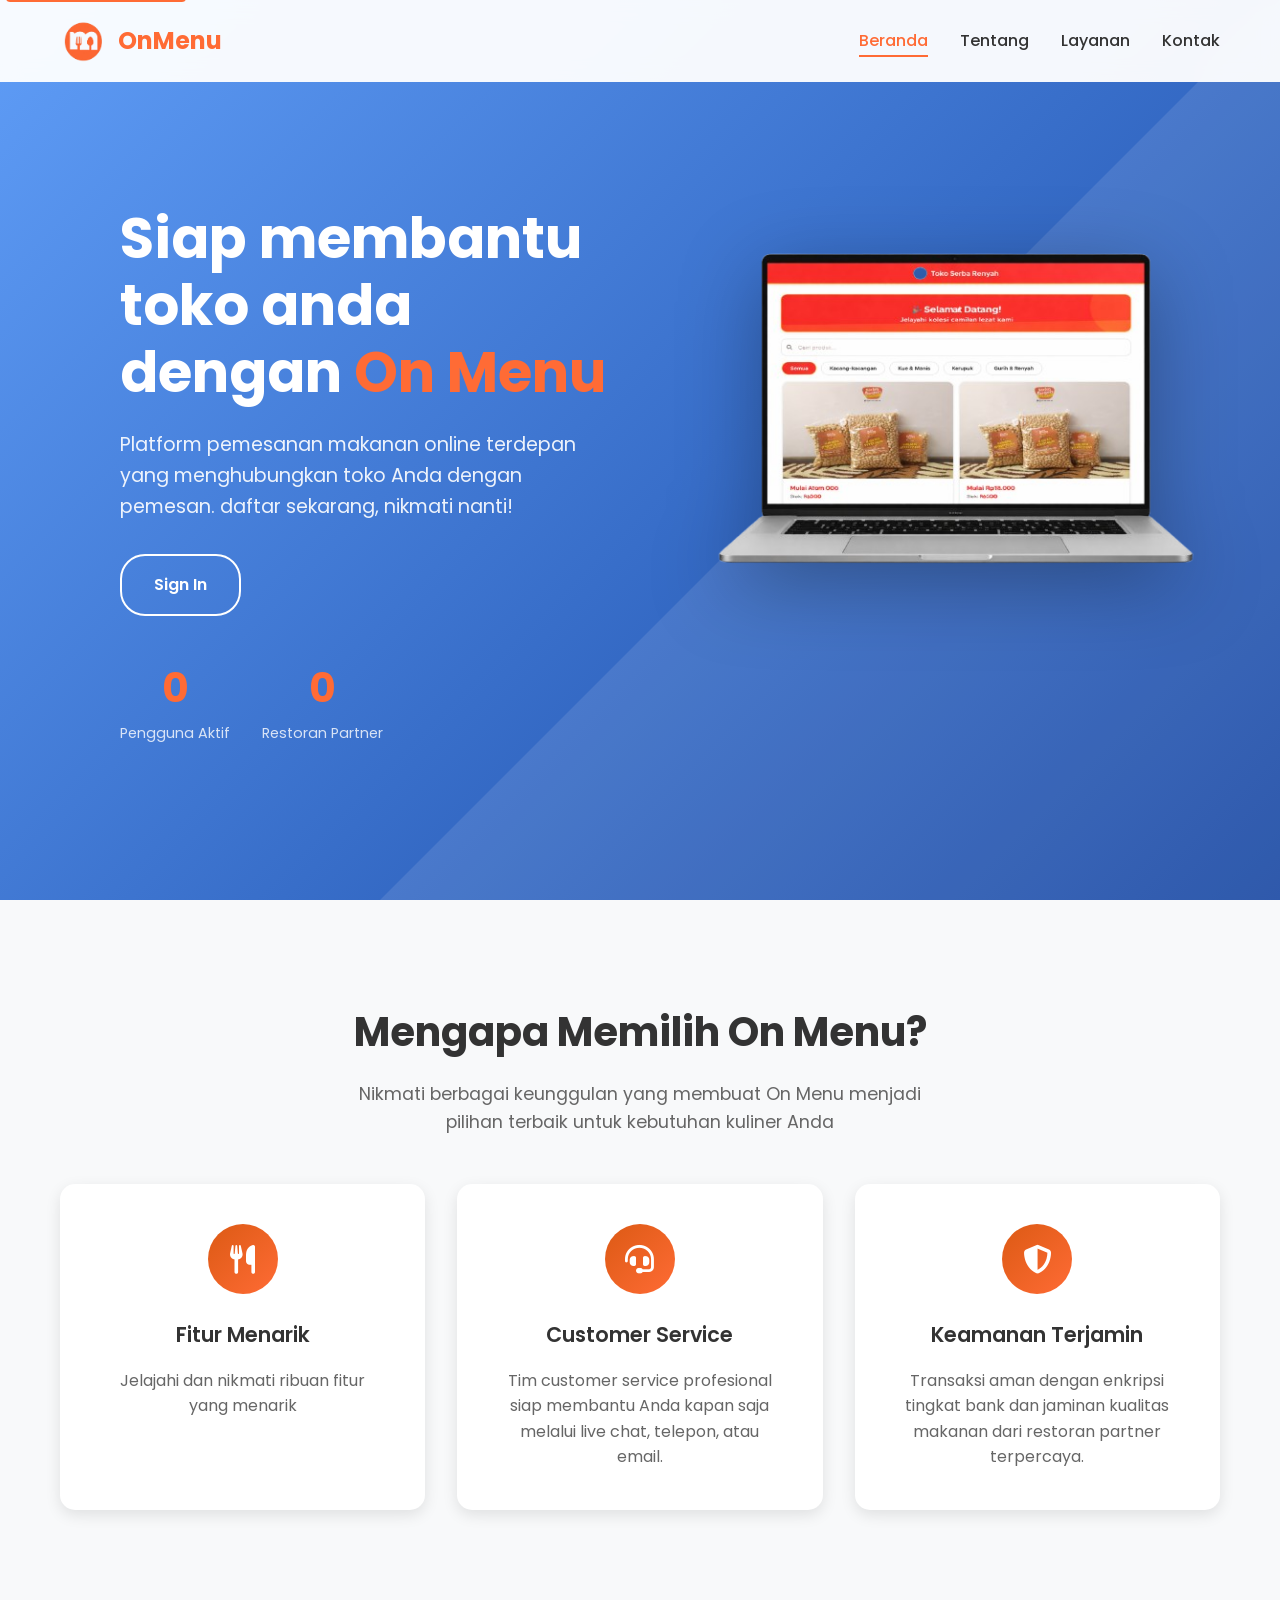
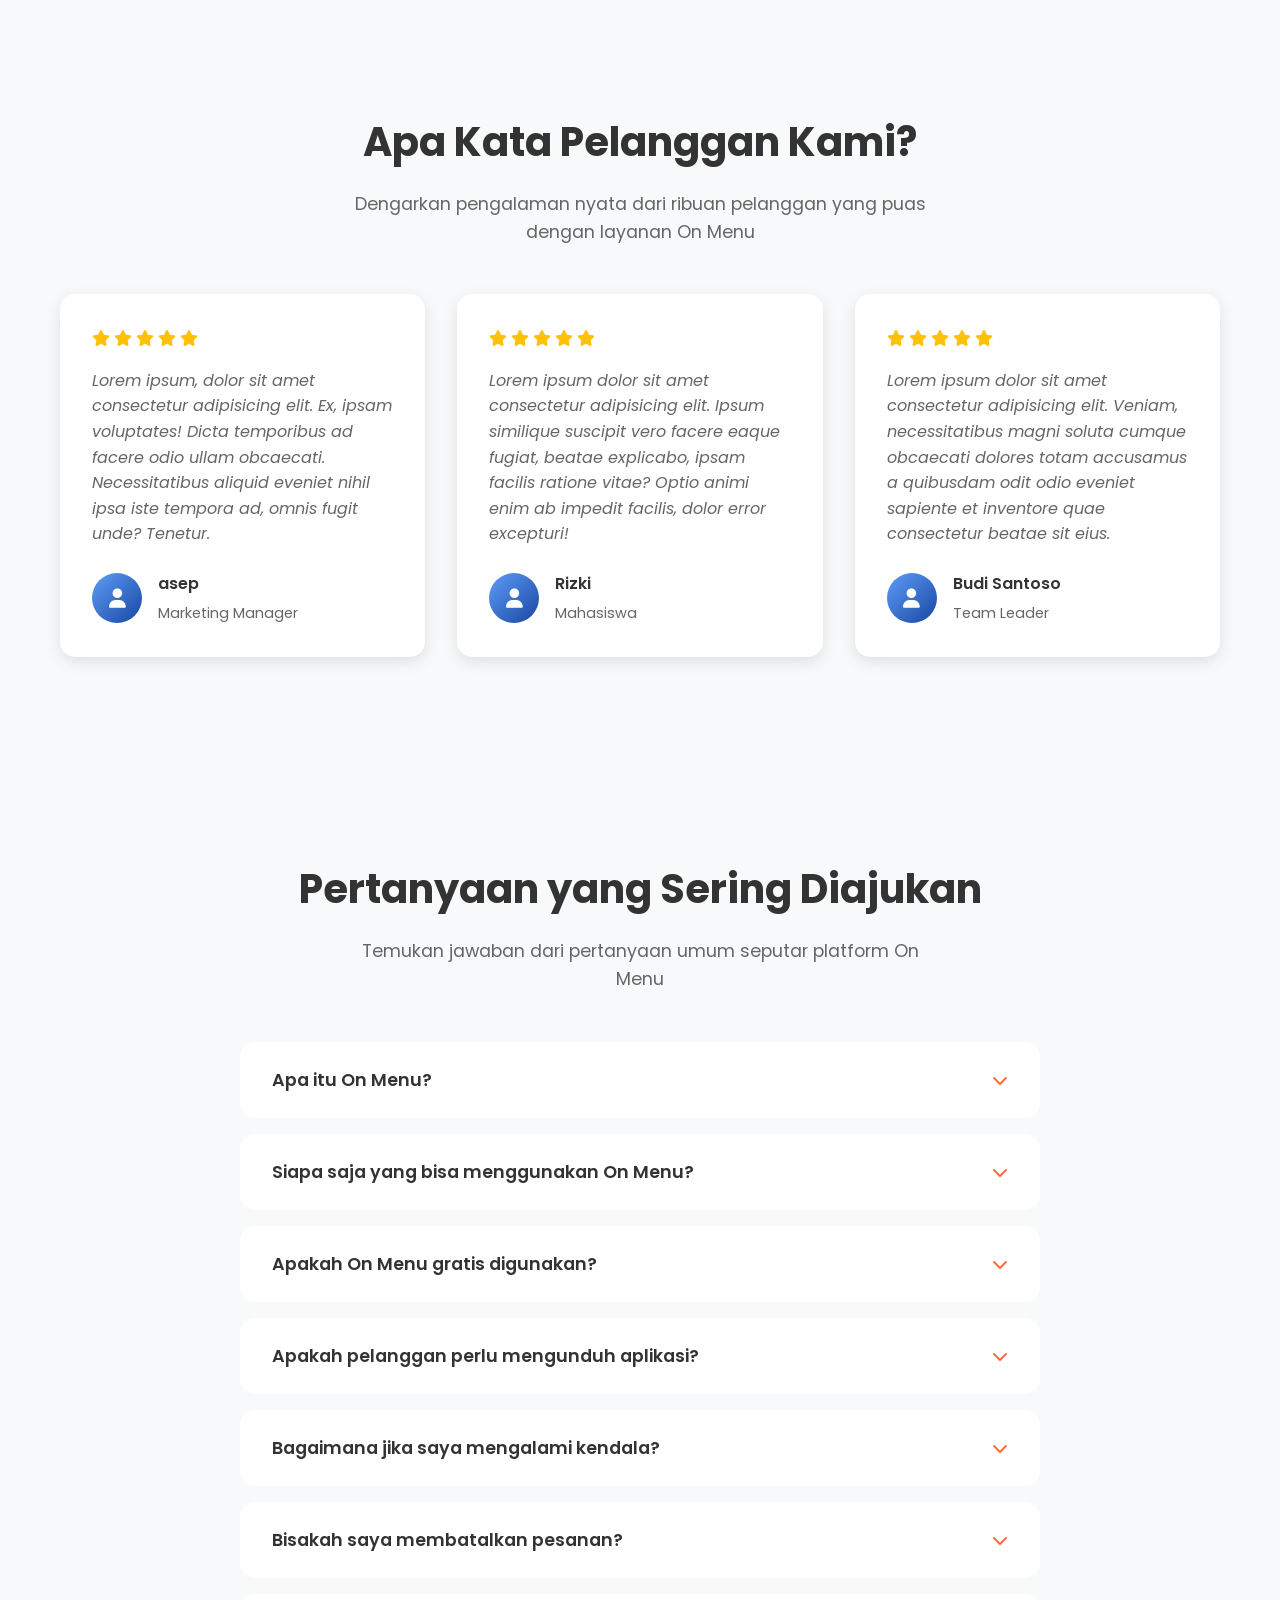
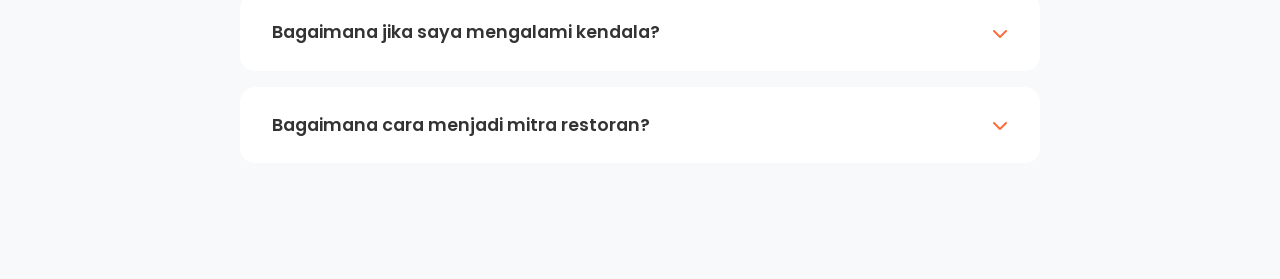
==== index.html @ c7373e32 "ujicoba" ====
<!DOCTYPE html>
<html lang="id">
<head>
    <meta charset="UTF-8">
    <meta name="viewport" content="width=device-width, initial-scale=1.0">
    <title>On Menu - Platform Pemesanan Makanan Online Terdepan</title>
    <link rel="stylesheet" href="CSS/styles.css">
    <link href="https://fonts.googleapis.com/css2?family=Poppins:wght@300;400;500;600;700&display=swap" rel="stylesheet">
        <link rel="stylesheet" href="https://cdnjs.cloudflare.com/ajax/libs/font-awesome/6.5.1/css/all.min.css">

</head>
<body>
    <!-- Navigation -->
    <nav class="navbar">
        <div class="nav-container">
            <div class="nav-logo">
                <img class="logo-img" src="Image/logo.jpg.png" alt="">
                <span>OnMenu</span>
            </div>
            <ul class="nav-menu">
                <li><a href="index.html" class="active">Beranda</a></li>
                <li><a href="about.html" >Tentang</a></li>
                <li><a href="services.html">Layanan</a></li>
                <li><a href="contact.html">Kontak</a></li>
            </ul>
            <div class="hamburger">
                <span></span>
                 <span></span>
                <span></span>
            </div>
        </div>
    </nav>

    <!-- Hero Section -->
   <section class="hero">
    <div class="hero-content">

        <!-- TEKS -->
        <div class="hero-text">
            <h1 class="hero-title">
                Siap membantu toko anda dengan <span class="highlight">On Menu</span>
            </h1>

            <p class="hero-subtitle">
                Platform pemesanan makanan online terdepan yang menghubungkan toko Anda dengan pemesan.
                daftar sekarang, nikmati nanti!
            </p>

            <div class="hero-buttons">
                <a href="../Sign Page/signup.html" class="btn btn-secondary">
                    
                    Sign In
                </a>
            </div>

            <div class="hero-stats">
                <div class="stat-item">
                    <span class="stat-number" data-target="0">0</span>
                    <span class="stat-label">Pengguna Aktif</span>
                </div>
                <div class="stat-item">
                    <span class="stat-number" data-target="0">0</span>
                    <span class="stat-label">Restoran Partner</span>
                </div>
            </div>
        </div>

        <!-- GAMBAR -->
        <div class="hero-image">
            <img src="Image/image-removebg-preview (1).png" alt="Preview Laptop">
        </div>

    </div>
</section>


    <!-- Features Section -->
    <section class="features">
        <div class="container">
            <h2 class="section-title">Mengapa Memilih On Menu?</h2>
            <p class="section-subtitle">Nikmati berbagai keunggulan yang membuat On Menu menjadi pilihan terbaik untuk kebutuhan kuliner Anda</p>
            
            <div class="features-grid">
                <div class="feature-card">
                    <div class="feature-icon">
                        <i class="fas fa-utensils"></i>
                    </div>
                    <h3>Fitur Menarik</h3>
                    <p>Jelajahi dan nikmati ribuan fitur yang menarik</p>
                </div>

                
                

                <div class="feature-card">
                    <div class="feature-icon">
                        <i class="fas fa-headset"></i>
                    </div>
                    <h3>Customer Service </h3>
                    <p>Tim customer service profesional siap membantu Anda kapan saja melalui live chat, telepon, atau email.</p>
                </div>

                

                <div class="feature-card">
                    <div class="feature-icon">
                        <i class="fas fa-shield-alt"></i>
                    </div>
                    <h3>Keamanan Terjamin</h3>
                    <p>Transaksi aman dengan enkripsi tingkat bank dan jaminan kualitas makanan dari restoran partner terpercaya.</p>
                </div>
            </div>
        </div>
    </section>

  
    

    <!-- Testimonials Section -->
    <section class="testimonials">
        <div class="container">
            <h2 class="section-title">Apa Kata Pelanggan Kami?</h2>
            <p class="section-subtitle">Dengarkan pengalaman nyata dari ribuan pelanggan yang puas dengan layanan On Menu</p>
            
            <div class="testimonials-grid">
                <div class="testimonial-card">
                    <div class="testimonial-content">
                        <div class="stars">
                            <i class="fas fa-star"></i>
                            <i class="fas fa-star"></i>
                            <i class="fas fa-star"></i>
                            <i class="fas fa-star"></i>
                            <i class="fas fa-star"></i>
                        </div>
                            <p>Lorem ipsum, dolor sit amet consectetur adipisicing elit. Ex, ipsam voluptates! Dicta temporibus ad facere odio ullam obcaecati. Necessitatibus aliquid eveniet nihil ipsa iste tempora ad, omnis fugit unde? Tenetur.</p>
                    </div>
                    <div class="testimonial-author">
                        <div class="author-avatar">
                            <i class="fas fa-user"></i>
                        </div>
                        <div class="author-info">
                            <h4>asep</h4>
                            <span>Marketing Manager</span>
                        </div>
                    </div>
                </div>

                <div class="testimonial-card">
                    <div class="testimonial-content">
                        <div class="stars">
                            <i class="fas fa-star"></i>
                            <i class="fas fa-star"></i>
                            <i class="fas fa-star"></i>
                            <i class="fas fa-star"></i>
                            <i class="fas fa-star"></i>
                        </div>
                       <p>Lorem ipsum dolor sit amet consectetur adipisicing elit. Ipsum similique suscipit vero facere eaque fugiat, beatae explicabo, ipsam facilis ratione vitae? Optio animi enim ab impedit facilis, dolor error excepturi!</p>
                    </div>
                    <div class="testimonial-author">
                        <div class="author-avatar">
                            <i class="fas fa-user"></i>
                        </div>
                        <div class="author-info">
                            <h4>Rizki</h4>
                            <span>Mahasiswa</span>
                        </div>
                    </div>
                </div>

                <div class="testimonial-card">
                    <div class="testimonial-content">
                        <div class="stars">
                            <i class="fas fa-star"></i>
                            <i class="fas fa-star"></i>
                            <i class="fas fa-star"></i>
                            <i class="fas fa-star"></i>
                            <i class="fas fa-star"></i>
                        </div>
                        <p>Lorem ipsum dolor sit amet consectetur adipisicing elit. Veniam, necessitatibus magni soluta cumque obcaecati dolores totam accusamus a quibusdam odit odio eveniet sapiente et inventore quae consectetur beatae sit eius.</p>
                    </div>
                    <div class="testimonial-author">
                        <div class="author-avatar">
                            <i class="fas fa-user"></i>
                        </div>
                        <div class="author-info">
                            <h4>Budi Santoso</h4>
                            <span>Team Leader</span>
                        </div>
                    </div>
                </div>
            </div>
        </div>
    </section>

    <section class="faq-section" id="faq">
    <div class="container">
        <h2 class="section-title">Pertanyaan yang Sering Diajukan</h2>
        <p class="section-subtitle">
            Temukan jawaban dari pertanyaan umum seputar platform On Menu
        </p>

        <div class="faq-container">
            <div class="faq-item">
    <div class="faq-question">
        <h3>Apa itu On Menu?</h3>
        <i class="fas fa-chevron-down"></i>
    </div>
    <div class="faq-answer">
        <p>
            On Menu adalah platform pemesanan makanan online yang membantu toko dan restoran
            mengelola menu, menerima pesanan, dan meningkatkan penjualan secara digital dengan mudah.
        </p>
    </div>
</div>

<div class="faq-item">
    <div class="faq-question">
        <h3>Siapa saja yang bisa menggunakan On Menu?</h3>
        <i class="fas fa-chevron-down"></i>
    </div>
    <div class="faq-answer">
        <p>
            On Menu dapat digunakan oleh UMKM kuliner, toko makanan, kafe, restoran,
            hingga bisnis makanan rumahan.
        </p>
    </div>
</div>

<div class="faq-item">
    <div class="faq-question">
        <h3>Apakah On Menu gratis digunakan?</h3>
        <i class="fas fa-chevron-down"></i>
    </div>
    <div class="faq-answer">
        <p>
            Ya,Tersedia trial untuk pengalaman pertama selama 1 minggu
        </p>
    </div>
</div>

<div class="faq-item">
    <div class="faq-question">
        <h3>Apakah pelanggan perlu mengunduh aplikasi?</h3>
        <i class="fas fa-chevron-down"></i>
    </div>
    <div class="faq-answer">
        <p>
            Tidak. Pelanggan dapat langsung memesan melalui browser tanpa perlu mengunduh aplikasi.
        </p>
    </div>
</div>

<div class="faq-item">
    <div class="faq-question">
        <h3>Bagaimana jika saya mengalami kendala?</h3>
        <i class="fas fa-chevron-down"></i>
    </div>
    <div class="faq-answer">
        <p>
            Anda dapat menghubungi tim On Menu melalui WhatsApp atau halaman kontak
            yang tersedia di website.
        </p>
    </div>
</div>
<div class="faq-item">
    <div class="faq-question">
        <h3>Bisakah saya membatalkan pesanan?</h3>
        <i class="fas fa-chevron-down"></i>
    </div>
    <div class="faq-answer">
        <p>
            Ya, Anda bisa membatalkan pesanan selama restoran belum mulai memproses makanan (biasanya dalam 2-5 menit setelah konfirmasi). Pembatalan dapat dilakukan melalui aplikasi dan dana akan dikembalikan sesuai metode pembayaran yang digunakan.
        </p>
    </div>
</div>
<div class="faq-item">
    <div class="faq-question">
        <h3>Bagaimana jika saya mengalami kendala?</h3>
        <i class="fas fa-chevron-down"></i>
    </div>
    <div class="faq-answer">
        <p>
           jika ada masalah dengan pesanan Anda, segera hubungi customer service kami melalui live chat di aplikasi, telepon, atau email. Tim kami akan segera membantu menyelesaikan masalah dan memberikan solusi terbaik, termasuk refund atau pengiriman ulang jika diperlukan.
        </p>
    </div>
</div>
<div class="faq-item">
    <div class="faq-question">
        <h3>Bagaimana cara menjadi mitra restoran?</h3>
        <i class="fas fa-chevron-down"></i>
    </div>
    <div class="faq-answer">
        <p>
           Untuk bergabung sebagai mitra restoran, Anda bisa mendaftar melalui website partner kami atau hubungi tim partnership di partner@onmenu.id. Tim kami akan membantu proses onboarding dan memberikan training lengkap untuk memaksimalkan penjualan online Anda.
        </p>
    </div>
</div>

        </div>
    </div>
</section>


    

    <!-- Footer
    <footer class="footer">
        <div class="container">
            <div class="footer-content">
                <div class="footer-section">
                    <div class="footer-logo">
                        <i class="fas fa-utensils"></i>
                        <span>On Menu</span>
                    </div>
                    <p>Platform pemesanan makanan online terdepan yang menghubungkan Anda dengan cita rasa terbaik di kota.</p>
                    <div class="social-links">
                        <a href="#"><i class="fab fa-facebook"></i></a>
                        <a href="#"><i class="fab fa-instagram"></i></a>
                        <a href="#"><i class="fab fa-twitter"></i></a>
                        <a href="#"><i class="fab fa-youtube"></i></a>
                    </div>
                </div>
                <div class="footer-section">
                    <h3>Perusahaan</h3>
                    <ul>
                        <li><a href="about-responsive.html">Tentang Kami</a></li>
                        <li><a href="#">Karir</a></li>
                        <li><a href="#">Press</a></li>
                        <li><a href="#">Blog</a></li>
                    </ul>
                </div>
                <div class="footer-section">
                    <h3>Layanan</h3>
                    <ul>
                        <li><a href="services-responsive.html">Untuk Pelanggan</a></li>
                        <li><a href="#">Untuk Restoran</a></li>
                        <li><a href="#">Untuk Driver</a></li>
                        <li><a href="#">API</a></li>
                    </ul>
                </div>
                <div class="footer-section">
                    <h3>Bantuan</h3>
                    <ul>
                        <li><a href="#">Pusat Bantuan</a></li>
                        <li><a href="contact-responsive.html">Kontak</a></li>
                        <li><a href="#">FAQ</a></li>
                        <li><a href="#">Kebijakan Privasi</a></li>
                    </ul>
                </div>
            </div>
            <div class="footer-bottom">
                <p>&copy; 2024 On Menu. Semua hak dilindungi.</p>
            </div>
        </div>
    </footer> -->

    <script src="JS/script.js"></script>
</body>
</html>
---- CSS/styles.css ----
/* ===== GLOBAL STYLES ===== */
* {
    margin: 0;
    padding: 0;
    box-sizing: border-box;
}

body {
    font-family: 'Poppins', sans-serif;
    line-height: 1.6;
    color: #333;
    overflow-x: hidden;
}

.container {
    max-width: 1200px;
    margin: 0 auto;
    padding: 0 20px;
}

/* ===== NAVIGATION ===== */
.navbar {
    position: fixed;
    top: 0;
    width: 100%;
    background: rgba(255, 255, 255, 0.95);
    backdrop-filter: blur(10px);
    z-index: 1000;
    padding: 1rem 0;
    transition: all 0.3s ease;
}

.nav-container {
    max-width: 1200px;
    margin: 0 auto;
    padding: 0 20px;
    display: flex;
    justify-content: space-between;
    align-items: center;
}

.nav-logo {
    display: flex;
    align-items: center;
    gap: 0.5rem;
    font-size: 1.5rem;
    font-weight: 700;
    color: #ff6b35;
}

.nav-logo i {
    font-size: 1.8rem;
}

.logo-img{
    width: 50px;
    height: 50px;
}

.nav-menu {
    display: flex;
    list-style: none;
    gap: 2rem;
}

.nav-menu a {
    text-decoration: none;
    color: #333;
    font-weight: 500;
    transition: color 0.3s ease;
    position: relative;
}

.nav-menu a:hover,
.nav-menu a.active {
    color: #ff6b35;
}

.nav-menu a.active::after {
    content: '';
    position: absolute;
    bottom: -5px;
    left: 0;
    width: 100%;
    height: 2px;
    background: #ff6b35;
}

.hamburger {
    display: none;
    flex-direction: column;
    cursor: pointer;
    z-index: 1001;
}

.hamburger span {
    width: 25px;
    height: 3px;
    background: #333;
    margin: 3px 0;
    transition: 0.3s;
}

.hamburger.active span:nth-child(1) {
    transform: rotate(-45deg) translate(-5px, 6px);
}

.hamburger.active span:nth-child(2) {
    opacity: 0;
}

.hamburger.active span:nth-child(3) {
    transform: rotate(45deg) translate(-5px, -6px);
}

/* ===== HERO SECTION ===== */
.hero {
    min-height: 100vh;
    background: linear-gradient(135deg, rgb(95, 157, 247) 0%, rgb(23, 70, 162) 100%);
    display: flex;  
    align-items: center;
    position: relative;
    overflow: hidden;
    padding: 100px;
   
}

.hero::before {
    content: '';
    position: absolute;
    top: 0;
    left: 0;
    right: 0;
    bottom: 0;
    background: url('data:image/svg+xml,<svg xmlns="http://www.w3.org/2000/svg" viewBox="0 0 1000 1000"><polygon fill="rgba(255,255,255,0.1)" points="0,1000 1000,0 1000,1000"/></svg>');
    background-size: cover;
}

.hero-content {
    max-width: 1200px;
    margin: 0 auto;
    padding: 0 20px;
    display: grid;
    grid-template-columns: 1fr 1fr;
    gap: 4rem;
    align-items: center;
    position: relative;
    z-index: 2;
}
.hero-image {
    display: flex;
    justify-content: flex-end;
    align-items: center;
}

.hero-image img {
    width: 120%;
    max-width: 700px;
    height: auto;
    filter: drop-shadow(0 20px 40px rgba(0,0,0,0.3));
    transform: translateX(90px) translateY(-45px); /* ➡️ kanan + ⬆️ atas */
}
.hero-images {
    display: flex;
    justify-content: flex-end;
    align-items: center;
}

.hero-images img {
    width: 120%;
    max-width: 700px;
    height: auto;
    filter: drop-shadow(0 20px 40px rgba(0,0,0,0.3));
    transform: translateX(90px) translateY(10px); /* ➡️ kanan + ⬆️ atas */
}
.hero-imagen {
    display: flex;
    justify-content: flex-end;
    align-items: center;
}

.hero-imagen img {
    width: 120%;
    max-width: 700px;
    height: auto;
    filter: drop-shadow(0 20px 40px rgba(0,0,0,0.3));
    transform: translateX(90px) translateY(30px); /* ➡️ kanan + ⬆️ atas */
}

.hero-title {
    font-size: 3.5rem;
    font-weight: 700;
    padding-top: 50px;
    color: white;
    line-height: 1.2;
    margin-bottom: 1.5rem; /* ⬅️ jarak ke subtitle */
}

.hero-subtitle {
    font-size: 1.2rem;
    color: rgba(255, 255, 255, 0.9);
    line-height: 1.6;
    margin-bottom: 2rem; /* ⬅️ jarak ke button */
}

.hero-buttons {
    display: flex;
    gap: 1rem;
    margin-bottom: 2.5rem; /* ⬅️ jarak ke statistik */
    flex-wrap: wrap;
}


.highlight {
    color: rgb(255, 115, 29);
}


.hero-stats {
    display: flex;
    gap: 2rem;
    margin-top: 2rem;
}

.stat-item {
    text-align: center;
}

.stat-number {
    display: block;
    font-size: 2.5rem;
    font-weight: 700;
    color: #ff6b35;
}

.stat-label {
    font-size: 0.9rem;
    color: rgba(255, 255, 255, 0.8);
}

.hero-image {
    position: relative;
    height: 400px;
}


.floating-card {
    position: absolute;
    background: white;
    padding: 1.5rem;
    border-radius: 15px;
    box-shadow: 0 10px 30px rgba(0, 0, 0, 0.2);
    display: flex;
    flex-direction: column;
    align-items: center;
    text-align: center;
    animation: float 3s ease-in-out infinite;
}

.floating-card i {
    font-size: 2rem;
    color: #ff6b35;
    margin-bottom: 0.5rem;
}

.floating-card span {
    font-weight: 600;
    color: #333;
}

.card-1 {
    top: 60px;
    left: 12%;
    animation-delay: 0s;
}

.card-2 {
    top: 50%;
    right: 700%;
    animation-delay: 1s;
}

.card-3 {
    bottom: 40%;
    left: 10%;
    animation-delay: 2s;
}

.card-4 {
    top: 10px;
    right: 1%;
    animation-delay: 1.5s;
}

@keyframes float {
    0%, 100% { transform: translateY(0px); }
    50% { transform: translateY(-20px); }
}

/* ===== FEATURES SECTION ===== */
.features {
    padding: 100px 0;
    background: #f8f9fa;
}

.features-grid {
    display: grid;
    grid-template-columns: repeat(auto-fit, minmax(300px, 1fr));
    gap: 2rem;
    margin-top: 3rem;
}

.feature-card {
    background: white;
    padding: 2.5rem;
    border-radius: 15px;
    text-align: center;
    box-shadow: 0 5px 15px rgba(0, 0, 0, 0.1);
    transition: transform 0.3s ease;
}

.feature-card:hover {
    transform: translateY(-10px);
}

.feature-icon {
    width: 70px;
    height: 70px;
    background: linear-gradient(135deg,  rgb(220, 90, 20), #ff6b35);
    border-radius: 50%;
    display: flex;
    align-items: center;
    justify-content: center;
    margin: 0 auto 1.5rem;
    color: white;
    font-size: 1.8rem;
}

.feature-card h3 {
    font-size: 1.3rem;
    font-weight: 600;
    color: #333;
    margin-bottom: 1rem;
}

.feature-card p {
    color: #666;
    line-height: 1.6;
}

/* ===== POPULAR CATEGORIES SECTION ===== */
.popular-categories {
    padding: 100px 0;
    background: white;
}

.categories-grid {
    display: grid;
    grid-template-columns: repeat(auto-fit, minmax(250px, 1fr));
    gap: 2rem;
    margin-top: 3rem;
}

.category-card {
    background: #f8f9fa;
    padding: 2rem;
    border-radius: 15px;
    text-align: center;
    transition: transform 0.3s ease;
}

.category-card:hover {
    transform: translateY(-10px);
}

.category-image {
    width: 80px;
    height: 80px;
    background: linear-gradient(135deg, rgb(220, 90, 20), #ff6b35);
    border-radius: 50%;
    display: flex;
    align-items: center;
    justify-content: center;
    margin: 0 auto 1.5rem;
    color: white;
    font-size: 2rem;
}

.category-card h3 {
    font-size: 1.3rem;
    font-weight: 600;
    color: #333;
    margin-bottom: 1rem;
}

.category-card p {
    color: #666;
    margin-bottom: 1rem;
}

.restaurant-count {
    color: #ff6b35;
    font-weight: 500;
    font-size: 0.9rem;
}

/* ===== TESTIMONIALS SECTION ===== */
.testimonials {
    padding: 100px 0;
    background: #f8f9fa;
}

.testimonials-grid {
    display: grid;
    grid-template-columns: repeat(auto-fit, minmax(300px, 1fr));
    gap: 2rem;
    margin-top: 3rem;
}

.testimonial-card {
    background: white;
    padding: 2rem;
    border-radius: 15px;
    box-shadow: 0 5px 15px rgba(0, 0, 0, 0.1);
}

.testimonial-content {
    margin-bottom: 1.5rem;
}

.stars {
    color: #ffc107;
    margin-bottom: 1rem;
}

.testimonial-content p {
    color: #666;
    line-height: 1.6;
    font-style: italic;
}

.testimonial-author {
    display: flex;
    align-items: center;
    gap: 1rem;
}

.author-avatar {
    width: 50px;
    height: 50px;
    background: linear-gradient(135deg, rgb(95, 157, 247), rgb(23, 70, 162));
    border-radius: 50%;
    display: flex;
    align-items: center;
    justify-content: center;
    color: white;
    font-size: 1.2rem;
}

.author-info h4 {
    font-weight: 600;
    color: #333;
    margin-bottom: 0.2rem;
}

.author-info span {
    color: #666;
    font-size: 0.9rem;
}

/* ===== DOWNLOAD APP SECTION ===== */
.download-app {
    padding: 100px 0;
    background: white;
}

.download-content {
    display: grid;
    grid-template-columns: 1fr 1fr;
    gap: 4rem;
    align-items: center;
}

.download-text h2 {
    font-size: 2.5rem;
    font-weight: 700;
    color: #333;
    margin-bottom: 1.5rem;
}

.download-text p {
    color: #666;
    line-height: 1.6;
    margin-bottom: 2rem;
}

.app-features {
    display: flex;
    flex-direction: column;
    gap: 1rem;
    margin-bottom: 2rem;
}

.app-feature {
    display: flex;
    align-items: center;
    gap: 1rem;
}

.app-feature i {
    color: #ff6b35;
    font-size: 1rem;
}

.download-buttons {
    display: flex;
    gap: 1rem;
    flex-wrap: wrap;
}

.download-btn {
    display: flex;
    align-items: center;
    gap: 1rem;
    background: #333;
    color: white;
    padding: 1rem 1.5rem;
    border-radius: 10px;
    text-decoration: none;
    transition: background 0.3s ease;
}

.download-btn:hover {
    background: #ff6b35;
}

.download-btn i {
    font-size: 1.5rem;
}

.download-btn div {
    display: flex;
    flex-direction: column;
    align-items: flex-start;
}

.download-btn span {
    font-size: 0.8rem;
}

.download-btn strong {
    font-size: 1rem;
}

.download-image {
    display: flex;
    justify-content: center;
    align-items: center;
}

.phone-mockup {
    width: 200px;
    height: 400px;
    background: #333;
    border-radius: 30px;
    padding: 20px;
    display: flex;
    align-items: center;
    justify-content: center;
}

.phone-screen {
    width: 100%;
    height: 100%;
    background: linear-gradient(135deg, rgb(220, 90, 20), #ff6b35);
    border-radius: 20px;
    display: flex;
    flex-direction: column;
    align-items: center;
    justify-content: center;
    color: white;
    text-align: center;
}

.phone-screen i {
    font-size: 3rem;
    margin-bottom: 1rem;
}

.phone-screen p {
    font-weight: 600;
}

/* ===== STORY SECTION ===== */
.story {
    padding: 100px 0;
    background: #f8f9fa;
}

.story-content {
    display: grid;
    grid-template-columns: 1fr 1fr;
    gap: 4rem;
    align-items: center;
}

.story-text h2 {
    font-size: 2.5rem;
    font-weight: 700;
    color: #333;
    margin-bottom: 1.5rem;
}

.story-text p {
    font-size: 1.1rem;
    color: #666;
    margin-bottom: 1.5rem;
    line-height: 1.8;
}

.story-features {
    display: flex;
    flex-direction: column;
    gap: 1rem;
    margin-top: 2rem;
}

.feature-item {
    display: flex;
    align-items: center;
    gap: 1rem;
}

.feature-item i {
    color: #ff6b35;
    font-size: 1.2rem;
}

.feature-item span {
    font-weight: 500;
    color: #333;
}

.story-image {
    display: flex;
    justify-content: center;
    align-items: center;
}

.image-placeholder {
    width: 300px;
    height: 300px;
    background: linear-gradient(135deg, #DC5A14, #ff6b35);
    border-radius: 20px;
    display: flex;
    flex-direction: column;
    justify-content: center;
    align-items: center;
    color: white;
    text-align: center;
}

.image-placeholder i {
    font-size: 4rem;
    margin-bottom: 1rem;
}

.image-placeholder p {
    font-size: 1.2rem;
    font-weight: 600;
}

/* ===== SECTION TITLES ===== */
.section-title {
    font-size: 2.5rem;
    font-weight: 700;
    text-align: center;
    color: #333;
    margin-bottom: 1rem;
}

.section-subtitle {
    font-size: 1.1rem;
    text-align: center;
    color: #666;
    margin-bottom: 3rem;
    max-width: 600px;
    margin-left: auto;
    margin-right: auto;
}

/* ===== VISION MISSION SECTION ===== */
.vision-mission {
    padding: 100px 0;
    background: white;
}

.vm-grid {
    display: grid;
    grid-template-columns: 1fr 1fr;
    gap: 3rem;
    margin-top: 3rem;
}

.vm-card {
    background: #f8f9fa;
    padding: 3rem;
    border-radius: 20px;
    text-align: center;
    position: relative;
    overflow: hidden;
}

.vm-card::before {
    content: '';
    position: absolute;
    top: 0;
    left: 0;
    right: 0;
    height: 4px;
}

.vision-card::before {
    background: linear-gradient(45deg, rgb(95, 157, 247), rgb(23, 70, 162));
}

.mission-card::before {
    background: linear-gradient(45deg, #DC5A14, #ff6b35);
}

.vm-icon {
    width: 80px;
    height: 80px;
    margin: 0 auto 2rem;
    border-radius: 50%;
    display: flex;
    align-items: center;
    justify-content: center;
    font-size: 2rem;
    color: white;
}

.vision-card .vm-icon {
    background: linear-gradient(135deg, rgb(95, 157, 247), rgb(23, 70, 162));
}

.mission-card .vm-icon {
    background: linear-gradient(135deg, #DC5A14, #ff6b35);
}

.vm-card h3 {
    font-size: 1.8rem;
    font-weight: 600;
    color: #333;
    margin-bottom: 1.5rem;
}

.vm-card p {
    color: #666;
    line-height: 1.8;
    font-size: 1.1rem;
}

.vm-card ul {
    list-style: none;
    text-align: left;
}

.vm-card li {
    color: #666;
    margin-bottom: 0.8rem;
    position: relative;
    padding-left: 1.5rem;
}

.vm-card li::before {
    content: '✓';
    position: absolute;
    left: 0;
    color: #ff6b35;
    font-weight: bold;
}

/* ===== VALUES SECTION ===== */
.values {
    padding: 100px 0;
    background: #f8f9fa;
}

.values-grid {
    display: grid;
    grid-template-columns: repeat(auto-fit, minmax(250px, 1fr));
    gap: 2rem;
    margin-top: 3rem;
}

.value-card {
    background: white;
    padding: 2.5rem;
    border-radius: 15px;
    text-align: center;
    box-shadow: 0 5px 15px rgba(0, 0, 0, 0.1);
    transition: transform 0.3s ease;
}

.value-card:hover {
    transform: translateY(-10px);
}

.value-icon {
    width: 70px;
    height: 70px;
    background: linear-gradient(135deg, #ff6b35, #f7931e);
    border-radius: 50%;
    display: flex;
    align-items: center;
    justify-content: center;
    margin: 0 auto 1.5rem;
    color: white;
    font-size: 1.8rem;
}

.value-card h3 {
    font-size: 1.3rem;
    font-weight: 600;
    color: #333;
    margin-bottom: 1rem;
}

.value-card p {
    color: #666;
    line-height: 1.6;
}

/* ===== TEAM SECTION ===== */
.team {
    padding: 100px 0;
    background: white;
}

.team-grid {
    display: grid;
    grid-template-columns: repeat(auto-fit, minmax(300px, 1fr));
    gap: 2rem;
    margin-top: 3rem;
}

.team-card {
    background: #f8f9fa;
    padding: 2.5rem;
    border-radius: 20px;
    text-align: center;
    transition: transform 0.3s ease;
}

.team-card:hover {
    transform: translateY(-10px);
}

.team-image {
    margin-bottom: 1.5rem;
}

.avatar {
    width: 100px;
    height: 100px;
    background: linear-gradient(135deg,  rgb(95, 157, 247), rgb(23, 70, 162));
    border-radius: 50%;
    display: flex;
    align-items: center;
    justify-content: center;
    margin: 0 auto;
    color: white;
    font-size: 2.5rem;
}

.team-card h3 {
    font-size: 1.3rem;
    font-weight: 600;
    color: #333;
    margin-bottom: 0.5rem;
}

.position {
    color: #ff6b35;
    font-weight: 500;
    margin-bottom: 1rem;
}

.description {
    color: #666;
    line-height: 1.6;
    margin-bottom: 1.5rem;
}

.social-links {
    display: flex;
    justify-content: center;
    gap: 1rem;
}

.social-links a {
    width: 40px;
    height: 40px;
    background: #333;
    color: white;
    border-radius: 50%;
    display: flex;
    align-items: center;
    justify-content: center;
    text-decoration: none;
    transition: background 0.3s ease;
}

.social-links a:hover {
    background: #ff6b35;
}

/* ===== CTA SECTION ===== */
.cta {
    padding: 100px 0;
    background: linear-gradient(135deg,  #DC5A14, #ff6b35);
    text-align: center;
}

.cta-content h2 {
    font-size: 2.5rem;
    font-weight: 700;
    color: white;
    margin-bottom: 1rem;
}

.cta-content p {
    font-size: 1.2rem;
    color: rgba(255, 255, 255, 0.9);
    margin-bottom: 2rem;
}

.cta-buttons {
    display: flex;
    gap: 1rem;
    justify-content: center;
    flex-wrap: wrap;
}

.btn {
    padding: 1rem 2rem;
    border-radius: 25px;
    text-decoration: none;
    font-weight: 600;
    transition: all 0.3s ease;
    display: inline-flex;
    align-items: center;
    gap: 0.5rem;
}

.btn-primary {
    background: white;
    color: #ff6b35;
}

.btn-primary:hover {
    background: #f0f0f0;
    transform: translateY(-2px);
}

.btn-secondary {
    background: transparent;
    color: white;
    border: 2px solid white;
}

.btn-secondary:hover {
    background: white;
    color: #ff6b35;
    transform: translateY(-2px);
}

/* ===== FOOTER ===== */
.footer {
    background: #333;
    color: white;
    padding: 30px 0 20px;
}

.footer-content {
    display: grid;
    grid-template-columns: 2fr 1fr 1fr 1fr;
    gap: 2rem;
    margin-bottom: 2rem;
}

.footer-logo {
    display: flex;
    align-items: center;
    gap: 0.5rem;
    font-size: 1.5rem;
    font-weight: 700;
    color: #ff6b35;
    margin-bottom: 1rem;
}

.footer-logo i {
    font-size: 1.8rem;
}

.footer-section p {
    color: #ccc;
    line-height: 1.6;
    margin-bottom: 1.5rem;
}

.footer-section h3 {
    font-size: 1.2rem;
    font-weight: 600;
    margin-bottom: 1rem;
    color: white;
}

.footer-section ul {
    list-style: none;
}

.footer-section ul li {
    margin-bottom: 0.5rem;
}

.footer-section ul li a {
    color: #ccc;
    text-decoration: none;
    transition: color 0.3s ease;
}

.footer-section ul li a:hover {
    color: #ff6b35;
}

.footer-section .social-links {
    display: flex;
    gap: 1rem;
    margin-top: 1rem;
}

.footer-bottom {
    border-top: 1px solid #555;
    padding-top: 1rem;
    text-align: center;
    color: #ccc;
}

/* ===== SERVICES PAGE STYLES ===== */

/* Services Hero Section */
.services-hero {
    min-height: 100vh;
    background: linear-gradient(135deg,  #DC5A14, #ff6b35 100%);
    display: flex;
    align-items: center;
    position: relative;
    overflow: hidden;
}

.services-hero::before {
    content: '';
    position: absolute;
    top: 0;
    left: 0;
    right: 0;
    bottom: 0;
    background: url('data:image/svg+xml,<svg xmlns="http://www.w3.org/2000/svg" viewBox="0 0 1000 1000"><polygon fill="rgba(255,255,255,0.1)" points="0,1000 1000,0 1000,1000"/></svg>');
    background-size: cover;
}

.services-hero .hero-content {
    max-width: 1200px;
    margin: 0 auto;
    padding: 0 20px;
    display: grid;
    grid-template-columns: 1fr 1fr;
    gap: 4rem;
    align-items: center;
    position: relative;
    z-index: 2;
}

.hero-features {
    display: flex;
    gap: 1rem;
    margin-top: 2rem;
    flex-wrap: wrap;
}

.feature-badge {
    display: flex;
    align-items: center;
    gap: 0.5rem;
    background: rgba(255, 255, 255, 0.2);
    padding: 0.8rem 1.2rem;
    border-radius: 25px;
    color: white;
    font-size: 0.9rem;
    font-weight: 500;
    backdrop-filter: blur(10px);
}

.feature-badge i {
    font-size: 1rem;
}

.service-card {
    background: white;
    padding: 2rem;
    border-radius: 15px;
    text-align: center;
    box-shadow: 0 10px 30px rgba(0, 0, 0, 0.2);
    position: absolute;
    animation: float 3s ease-in-out infinite;
}

.service-card.floating:nth-child(1) {
    top: 10%;
    left: 10%;
    animation-delay: 0s;
}

.service-card.floating:nth-child(2) {
    top: 40%;
    right: 5%;
    animation-delay: 1s;
}

.service-card.floating:nth-child(3) {
    bottom: 15%;
    left: 25%;
    animation-delay: 2s;
}

.service-card i {
    font-size: 2rem;
    color: #ff6b35;
    margin-bottom: 1rem;
}

.service-card h3 {
    font-size: 1.2rem;
    font-weight: 600;
    color: #333;
    margin-bottom: 0.5rem;
}

.service-card p {
    color: #666;
    font-size: 0.9rem;
}

/* Main Services Section */
.main-services {
    padding: 100px 0;
    background: #f8f9fa;
}

.services-grid {
    display: grid;
    grid-template-columns: repeat(auto-fit, minmax(350px, 1fr));
    gap: 2rem;
    margin-top: 3rem;
}

.service-item {
    background: white;
    padding: 3rem;
    border-radius: 20px;
    box-shadow: 0 10px 30px rgba(0, 0, 0, 0.1);
    transition: all 0.3s ease;
    position: relative;
    overflow: hidden;
}

.service-item::before {
    content: '';
    position: absolute;
    top: 0;
    left: 0;
    right: 0;
    height: 4px;
    background: linear-gradient(45deg,  #DC5A14, #ff6b35);
}

.service-item.featured {
    transform: scale(1.05);
    border: 2px solid #ff6b35;
}

.service-item:hover {
    transform: translateY(-10px);
    box-shadow: 0 20px 40px rgba(0, 0, 0, 0.15);
}

.featured-badge {
    position: absolute;
    top: 20px;
    right: 20px;
    background: linear-gradient(45deg,  #DC5A14, #ff6b35);
    color: white;
    padding: 0.5rem 1rem;
    border-radius: 15px;
    font-size: 0.8rem;
    font-weight: 600;
}

.service-item .service-icon {
    width: 80px;
    height: 80px;
    background: linear-gradient(135deg,  #DC5A14, #ff6b35);
    border-radius: 50%;
    display: flex;
    align-items: center;
    justify-content: center;
    margin-bottom: 2rem;
    color: white;
    font-size: 2rem;
}

.service-item h3 {
    font-size: 1.5rem;
    font-weight: 600;
    color: #333;
    margin-bottom: 1rem;
}

.service-item p {
    color: #666;
    line-height: 1.6;
    margin-bottom: 2rem;
}

.service-features {
    list-style: none;
    margin-bottom: 2rem;
}

.service-features li {
    display: flex;
    align-items: center;
    gap: 0.8rem;
    margin-bottom: 0.8rem;
    color: #666;
}

.service-features i {
    color: #ff6b35;
    font-size: 0.9rem;
}

.service-btn {
    display: inline-block;
    background: linear-gradient(45deg,  #DC5A14, #ff6b35);
    color: white;
    padding: 1rem 2rem;
    border-radius: 25px;
    text-decoration: none;
    font-weight: 600;
    transition: all 0.3s ease;
}

.service-btn:hover {
    transform: translateY(-2px);
    box-shadow: 0 5px 15px rgba(255, 107, 53, 0.3);
}

/* How It Works Section */
.how-it-works {
    padding: 100px 0;
    background: white;
}

.steps-container {
    display: grid;
    grid-template-columns: repeat(auto-fit, minmax(250px, 1fr));
    gap: 3rem;
    margin-top: 3rem;
}

.step-item {
    text-align: center;
    position: relative;
}

.step-number {
    width: 45px;
    height: 45px;
    background: linear-gradient(135deg,  rgb(95, 157, 247), rgb(23, 70, 162));
    color: white;
    border-radius: 50%;
    display: flex;
    align-items: center;
    justify-content: center;
    font-size: 1.5rem;
    font-weight: 700;
    margin: 0 auto 2rem;
    position: relative;
    z-index: 2;
}

.step-content .step-icon {
    width: 80px;
    height: 80px;
    background: #f8f9fa;
    border-radius: 50%;
    display: flex;
    align-items: center;
    justify-content: center;
    margin: 0 auto 1.5rem;
    color: #ff6b35;
    font-size: 2rem;
}

.step-content h3 {
    font-size: 1.3rem;
    font-weight: 600;
    color: #333;
    margin-bottom: 1rem;
}

.step-content p {
    color: #666;
    line-height: 1.6;
}

/* Features Section */
.features-section {
    padding: 100px 0;
    background: #f8f9fa;
}

/* Pricing Section */
.pricing-section {
    padding: 100px 0;
    background: white;
}

.pricing-grid {
    display: grid;
    grid-template-columns: repeat(auto-fit, minmax(300px, 1fr));
    gap: 2rem;
    margin-top: 3rem;
}

.pricing-card {
    background: white;
    border: 2px solid #e0e0e0;
    border-radius: 20px;
    padding: 2.5rem;
    text-align: center;
    position: relative;
    transition: all 0.3s ease;
}

.pricing-card.featured {
    border-color: #ff6b35;
    transform: scale(1.05);
}

.pricing-card:hover {
    transform: translateY(-10px);
    box-shadow: 0 20px 40px rgba(0, 0, 0, 0.1);
}

.popular-badge {
    position: absolute;
    top: -15px;
    left: 50%;
    transform: translateX(-50%);
    background: linear-gradient(45deg,  #DC5A14, #ff6b35);
    color: white;
    padding: 0.5rem 2rem;
    border-radius: 25px;
    font-size: 0.9rem;
    font-weight: 600;
}

.pricing-header {
    margin-bottom: 2rem;
}

.pricing-header h3 {
    font-size: 1.5rem;
    font-weight: 600;
    color: #333;
    margin-bottom: 1rem;
}

.price {
    display: flex;
    align-items: baseline;
    justify-content: center;
    gap: 0.2rem;
}

.currency {
    font-size: 1.2rem;
    color: #666;
}

.amount {
    font-size: 3rem;
    font-weight: 700;
    color: #ff6b35;
}

.period {
    font-size: 1rem;
    color: #666;
}

.pricing-features {
    list-style: none;
    margin-bottom: 2rem;
    text-align: left;
}

.pricing-features li {
    display: flex;
    align-items: center;
    gap: 0.8rem;
    margin-bottom: 1rem;
    color: #666;
}

.pricing-features i.fa-check {
    color: #28a745;
}

.pricing-features i.fa-times {
    color: #dc3545;
}

.pricing-btn {
    display: inline-block;
    background: linear-gradient(45deg,  #DC5A14, #ff6b35);
    color: white;
    padding: 1rem 2rem;
    border-radius: 25px;
    text-decoration: none;
    font-weight: 600;
    transition: all 0.3s ease;
    width: 100%;
}

.pricing-btn:hover {
    transform: translateY(-2px);
    box-shadow: 0 5px 15px rgba(255, 107, 53, 0.3);
}

/* ===== CONTACT PAGE STYLES ===== */

/* Contact Hero Section */
.contact-hero {
    min-height: 100vh;
    background: linear-gradient(135deg,  rgb(95, 157, 247), rgb(23, 70, 162) 100%);
    display: flex;
    align-items: center;
    position: relative;
    overflow: hidden;
}

.contact-hero::before {
    content: '';
    position: absolute;
    top: 0;
    left: 0;
    right: 0;
    bottom: 0;
    background: url('data:image/svg+xml,<svg xmlns="http://www.w3.org/2000/svg" viewBox="0 0 1000 1000"><polygon fill="rgba(255,255,255,0.1)" points="0,1000 1000,0 1000,1000"/></svg>');
    background-size: cover;
}

.contact-stats {
    display: flex;
    gap: 2rem;
    margin-top: 2rem;
    flex-wrap: wrap;
}

.contact-stats .stat-item {
    display: flex;
    align-items: center;
    gap: 1rem;
    background: rgba(255, 255, 255, 0.1);
    padding: 1rem 1.5rem;
    border-radius: 15px;
    backdrop-filter: blur(10px);
}

.contact-stats .stat-item i {
    font-size: 1.5rem;
    color: #ff6b35;
}

.contact-stats .stat-title {
    display: block;
    font-size: 0.9rem;
    color: rgba(255, 255, 255, 0.8);
}

.contact-stats .stat-value {
    display: block;
    font-size: 1.2rem;
    font-weight: 600;
    color: white;
}

.contact-card {
    background: white;
    padding: 2rem;
    border-radius: 15px;
    text-align: center;
    box-shadow: 0 10px 30px rgba(0, 0, 0, 0.2);
    position: absolute;
    animation: float 3s ease-in-out infinite;
}

.contact-card:nth-child(1) {
    top: 5%;
    left: 10%;
    animation-delay: 0s;
}

.contact-card:nth-child(2) {
    top: 40%;
    right: 5%;
    animation-delay: 1s;
}

.contact-card:nth-child(3) {
    bottom: 25%;
    left: 25%;
    animation-delay: 2s;
}

.contact-card i {
    font-size: 2rem;
    color: #ff6b35;
    margin-bottom: 1rem;
}

.contact-card h3 {
    font-size: 1.2rem;
    font-weight: 600;
    color: #333;
    margin-bottom: 0.5rem;
}

.contact-card p {
    color: #666;
    font-size: 0.9rem;
}

/* Contact Form Section */
.contact-form-section {
    padding: 100px 0;
    background: #f8f9fa;
}

.contact-content {
    display: grid;
    grid-template-columns: 1fr 1fr;
    gap: 4rem;
    align-items: flex-start;
}

.contact-info h2 {
    font-size: 2.5rem;
    font-weight: 700;
    color: #333;
    margin-bottom: 1.5rem;
}

.contact-info p {
    color: #666;
    line-height: 1.6;
    margin-bottom: 2rem;
}

.contact-methods {
    display: flex;
    flex-direction: column;
    gap: 2rem;
}

.contact-method {
    display: flex;
    gap: 1.5rem;
    align-items: flex-start;
}

.method-icon {
    width: 50px;
    height: 50px;
    background: linear-gradient(135deg,  #DC5A14, #ff6b35);
    border-radius: 50%;
    display: flex;
    align-items: center;
    justify-content: center;
    color: white;
    font-size: 1.2rem;
    flex-shrink: 0;
}

.method-info h4 {
    font-size: 1.2rem;
    font-weight: 600;
    color: #333;
    margin-bottom: 0.5rem;
}

.method-info p {
    color: #666;
    line-height: 1.6;
}

.contact-form {
    background: white;
    padding: 3rem;
    border-radius: 20px;
    box-shadow: 0 10px 30px rgba(0, 0, 0, 0.1);
}

.form {
    display: flex;
    flex-direction: column;
    gap: 1.5rem;
}

.form-row {
    display: grid;
    grid-template-columns: 1fr 1fr;
    gap: 1rem;
}

.form-group {
    display: flex;
    flex-direction: column;
}

.form-group label {
    font-weight: 500;
    color: #333;
    margin-bottom: 0.5rem;
}

.form-group input,
.form-group select,
.form-group textarea {
    padding: 1rem;
    border: 2px solid #e0e0e0;
    border-radius: 10px;
    font-family: 'Poppins', sans-serif;
    font-size: 1rem;
    transition: border-color 0.3s ease;
}

.form-group input:focus,
.form-group select:focus,
.form-group textarea:focus {
    outline: none;
    border-color: #ff6b35;
}

.checkbox-group {
    flex-direction: row;
    align-items: center;
    gap: 1rem;
}

.checkbox-label {
    display: flex;
    align-items: center;
    gap: 0.8rem;
    cursor: pointer;
    font-size: 0.9rem;
    color: #666;
}

.checkbox-label input[type="checkbox"] {
    width: auto;
    margin: 0;
}

.checkmark {
    width: 20px;
    height: 20px;
    border: 2px solid #e0e0e0;
    border-radius: 4px;
    position: relative;
}

.checkbox-label input[type="checkbox"]:checked + .checkmark {
    background: #ff6b35;
    border-color: #ff6b35;
}

.checkbox-label input[type="checkbox"]:checked + .checkmark::after {
    content: '✓';
    position: absolute;
    top: 50%;
    left: 50%;
    transform: translate(-50%, -50%);
    color: white;
    font-size: 0.8rem;
    font-weight: bold;
}

.submit-btn {
    background: linear-gradient(45deg,  #DC5A14, #ff6b35);
    color: white;
    padding: 1rem 2rem;
    border: none;
    border-radius: 25px;
    font-size: 1rem;
    font-weight: 600;
    cursor: pointer;
    transition: all 0.3s ease;
    display: flex;
    align-items: center;
    justify-content: center;
    gap: 0.5rem;
}

.submit-btn:hover {
    transform: translateY(-2px);
    box-shadow: 0 5px 15px rgba(255, 107, 53, 0.3);
}

.submit-btn:disabled {
    opacity: 0.7;
    cursor: not-allowed;
}

/* FAQ Section */
.faq-section {
    padding: 100px 0;
    background: white;
}

.faq-container {
    max-width: 800px;
    margin: 0 auto;
}

.faq-item {
    background: #f8f9fa;
    border-radius: 15px;
    margin-bottom: 1rem;
    overflow: hidden;
    transition: all 0.3s ease;
}

.faq-item.active {
    background: white;
    box-shadow: 0 5px 15px rgba(0, 0, 0, 0.1);
}

.faq-question {
    padding: 1.5rem 2rem;
    cursor: pointer;
    display: flex;
    justify-content: space-between;
    align-items: center;
    transition: all 0.3s ease;
}

.faq-question:hover {
    background: rgba(255, 107, 53, 0.1);
}

.faq-question h3 {
    font-size: 1.1rem;
    font-weight: 600;
    color: #333;
    margin: 0;
}

.faq-question i {
    color: #ff6b35;
    transition: transform 0.3s ease;
}

.faq-item.active .faq-question i {
    transform: rotate(180deg);
}

.faq-answer {
    max-height: 0;
    overflow: hidden;
    transition: max-height 0.3s ease;
}

.faq-item.active .faq-answer {
    max-height: 200px;
}

.faq-answer p {
    padding: 0 2rem 1.5rem;
    color: #666;
    line-height: 1.6;
    margin: 0;
}

/* Map Section */
.map-section {
    padding: 100px 0;
    background: #f8f9fa;
}

.map-container {
    display: grid;
    grid-template-columns: 1fr 1fr;
    gap: 4rem;
    align-items: center;
}

.map-placeholder {
    background: #e0e0e0;
    height: 400px;
    border-radius: 20px;
    display: flex;
    flex-direction: column;
    justify-content: center;
    align-items: center;
    text-align: center;
    color: #666;
}

.map-placeholder i {
    font-size: 4rem;
    margin-bottom: 1rem;
    color: #ff6b35;
}

.map-placeholder h3 {
    font-size: 1.5rem;
    font-weight: 600;
    margin-bottom: 0.5rem;
}

.map-btn {
    display: inline-flex;
    align-items: center;
    gap: 0.5rem;
    background: #ff6b35;
    color: white;
    padding: 1rem 2rem;
    border-radius: 25px;
    text-decoration: none;
    font-weight: 600;
    margin-top: 1rem;
    transition: all 0.3s ease;
}

.map-btn:hover {
    background: #e55a2b;
    transform: translateY(-2px);
}

.location-info h3 {
    font-size: 2rem;
    font-weight: 700;
    color: #333;
    margin-bottom: 1.5rem;
}

.location-info p {
    color: #666;
    line-height: 1.6;
    margin-bottom: 2rem;
}

.location-details {
    display: flex;
    flex-direction: column;
    gap: 1rem;
    margin-bottom: 2rem;
}

.detail-item {
    display: flex;
    align-items: center;
    gap: 1rem;
}

.detail-item i {
    color: #ff6b35;
    font-size: 1.2rem;
    width: 20px;
}

.appointment-btn {
    display: inline-flex;
    align-items: center;
    gap: 0.5rem;
    background: linear-gradient(45deg,  #DC5A14, #ff6b35);
    color: white;
    padding: 1rem 2rem;
    border-radius: 25px;
    text-decoration: none;
    font-weight: 600;
    transition: all 0.3s ease;
}

.appointment-btn:hover {
    transform: translateY(-2px);
    box-shadow: 0 5px 15px rgba(255, 107, 53, 0.3);
}

/* ===== UTILITY CLASSES ===== */
.scroll-to-top {
    position: fixed;
    bottom: 30px;
    right: 30px;
    width: 50px;
    height: 50px;
    background: linear-gradient(45deg,  #DC5A14, #ff6b35);
    color: white;
    border: none;
    border-radius: 50%;
    cursor: pointer;
    font-size: 1.2rem;
    opacity: 0;
    visibility: hidden;
    transition: all 0.3s ease;
    z-index: 1000;
}

.scroll-to-top.show {
    opacity: 1;
    visibility: visible;
}

.scroll-to-top:hover {
    transform: translateY(-3px);
    box-shadow: 0 5px 15px rgba(255, 107, 53, 0.3);
}

.progress-bar {
    position: fixed;
    top: 0;
    left: 0;
    width: 0%;
    height: 3px;
    background: linear-gradient(45deg,  #DC5A14, #ff6b35);
    z-index: 1001;
    transition: width 0.3s ease;
}

/* ===== RESPONSIVE DESIGN ===== */

/* Tablet Styles */
@media (max-width: 1024px) {
    .container {
        padding: 0 15px;
    }
    
    .hero-content,
    .services-hero .hero-content,
    .story-content,
    .download-content,
    .contact-content,
    .map-container {
        grid-template-columns: 1fr;
        gap: 3rem;
        text-align: center;
    }
    
    .hero-title {
        font-size: 3rem;
    }
    
    .section-title {
        font-size: 2rem;
    }
    
    .vm-grid {
        grid-template-columns: 1fr;
        gap: 2rem;
    }
    
    .footer-content {
        grid-template-columns: 1fr 1fr;
        gap: 2rem;
    }
    
    .hero-image {
        height: 300px;
    }
    
    .floating-card {
        position: relative;
        margin: 1rem;
        display: inline-block;
    }
    
    .service-card.floating {
        position: relative;
        margin: 1rem;
        display: inline-block;
    }
    
    .contact-card {
        position: relative;
        margin: 1rem;
        display: inline-block;
    }
    
    .form-row {
        grid-template-columns: 1fr;
    }
}

/* Mobile Styles */
@media (max-width: 768px) {
    .nav-menu {
        position: fixed;
        left: -100%;
        top: 70px;
        flex-direction: column;
        background-color: white;
        width: 100%;
        text-align: center;
        transition: 0.3s;
        box-shadow: 0 10px 27px rgba(0, 0, 0, 0.05);
        padding: 2rem 0;
    }
    
    .nav-menu.active {
        left: 0;
    }
    
    .nav-menu li {
        margin: 1rem 0;
    }
    
    .hamburger {
        display: flex;
    }
    
    .hero-title {
        font-size: 2.5rem;
    }
    
    .hero-subtitle {
        font-size: 1rem;
    }
    
    .hero-stats {
        flex-direction: column;
        gap: 1rem;
        align-items: center;
    }
    
    .stat-number {
        font-size: 2rem;
    }
    
    .hero-buttons {
        flex-direction: column;
        align-items: center;
    }
    
    .btn {
        width: 100%;
        max-width: 300px;
        justify-content: center;
    }
    
    .cta-buttons {
        flex-direction: column;
        align-items: center;
    }
    
    .features-grid,
    .categories-grid,
    .testimonials-grid,
    .values-grid,
    .team-grid,
    .services-grid,
    .steps-container,
    .pricing-grid {
        grid-template-columns: 1fr;
        gap: 1.5rem;
    }
    
    .section-title {
        font-size: 1.8rem;
    }
    
    .section-subtitle {
        font-size: 1rem;
    }
    
    .footer-content {
        grid-template-columns: 1fr;
        text-align: center;
    }
    
    .hero-features,
    .contact-stats {
        flex-direction: column;
        align-items: center;
    }
    
    .feature-badge,
    .contact-stats .stat-item {
        width: 100%;
        max-width: 300px;
        justify-content: center;
    }
    
    .download-buttons {
        flex-direction: column;
        align-items: center;
    }
    
    .download-btn {
        width: 100%;
        max-width: 250px;
        justify-content: center;
    }
    
    .contact-form {
        padding: 2rem;
    }
    
    .contact-methods {
        gap: 1.5rem;
    }
    
    .contact-method {
        flex-direction: column;
        text-align: center;
        align-items: center;
    }
    
    .method-info {
        text-align: center;
    }
    
    .faq-question {
        padding: 1rem 1.5rem;
    }
    
    .faq-question h3 {
        font-size: 1rem;
    }
    
    .faq-answer p {
        padding: 0 1.5rem 1rem;
    }
    
    .service-item.featured {
        transform: none;
    }
    
    .pricing-card.featured {
        transform: none;
    }
    
    .app-features {
        align-items: center;
    }
    
    .story-features {
        align-items: center;
    }
    
    .location-details {
        align-items: center;
    }
    
    .detail-item {
        justify-content: center;
    }
}

/* Small Mobile Styles */
@media (max-width: 480px) {
    .container {
        padding: 0 10px;
    }
    
    .hero-title {
        font-size: 2rem;
    }
    
    .section-title {
        font-size: 1.5rem;
    }
    
    .hero,
    .services-hero,
    .contact-hero {
        min-height: 80vh;
        padding: 2rem 0;
    }
    
    .floating-card,
    .service-card,
    .contact-card {
        padding: 1rem;
        margin: 0.5rem;
    }
    
    .feature-card,
    .value-card,
    .team-card,
    .service-item,
    .pricing-card {
        padding: 1.5rem;
    }
    
    .contact-form {
        padding: 1.5rem;
    }
    
    .form-group input,
    .form-group select,
    .form-group textarea {
        padding: 0.8rem;
    }
    
    .btn,
    .service-btn,
    .pricing-btn,
    .submit-btn {
        padding: 0.8rem 1.5rem;
        font-size: 0.9rem;
    }
    
    .nav-logo {
        font-size: 1.3rem;
    }
    
    .nav-logo i {
        font-size: 1.5rem;
    }
    
    .stat-number {
        font-size: 1.5rem;
    }
    
    .stat-label {
        font-size: 0.8rem;
    }
    
    .hero-image {
        height: 200px;
    }
    
    .image-placeholder {
        width: 200px;
        height: 200px;
    }
    
    .phone-mockup {
        width: 150px;
        height: 300px;
    }
}

/* Extra Small Mobile Styles */
@media (max-width: 360px) {
    .hero-title {
        font-size: 1.8rem;
    }
    
    .section-title {
        font-size: 1.3rem;
    }
    
    .hero-subtitle,
    .section-subtitle {
        font-size: 0.9rem;
    }
    
    .floating-card,
    .service-card,
    .contact-card {
        padding: 0.8rem;
        font-size: 0.9rem;
    }
    
    .floating-card i,
    .service-card i,
    .contact-card i {
        font-size: 1.5rem;
    }
    
    .feature-icon,
    .value-icon,
    .category-image {
        width: 60px;
        height: 60px;
        font-size: 1.5rem;
    }
    
    .vm-icon,
    .step-content .step-icon {
        width: 60px;
        height: 60px;
        font-size: 1.5rem;
    }
    
    .step-number {
        width: 50px;
        height: 50px;
        font-size: 1.2rem;
    }
    
    .avatar {
        width: 80px;
        height: 80px;
        font-size: 2rem;
    }
    
    .method-icon {
        width: 40px;
        height: 40px;
        font-size: 1rem;
    }
}

/* Landscape Mobile Styles */
@media (max-width: 768px) and (orientation: landscape) {
    .hero,
    .services-hero,
    .contact-hero {
        min-height: 100vh;
    }
    
    .hero-content {
        grid-template-columns: 1fr 1fr;
        gap: 2rem;
    }
    
    .hero-title {
        font-size: 2rem;
    }
    
    .hero-stats {
        flex-direction: row;
        gap: 1rem;
    }
    
    .hero-buttons {
        flex-direction: row;
        gap: 1rem;
    }
}

/* Print Styles */
@media print {
    .navbar,
    .hamburger,
    .scroll-to-top,
    .progress-bar,
    .floating-card,
    .service-card,
    .contact-card {
        display: none !important;
    }
    
    .hero,
    .services-hero,
    .contact-hero {
        min-height: auto;
        padding: 2rem 0;
    }
    
    .hero::before,
    .services-hero::before,
    .contact-hero::before {
        display: none;
    }
    
    body {
        font-size: 12pt;
        line-height: 1.4;
    }
    
    .section-title {
        font-size: 18pt;
        page-break-after: avoid;
    }
    
    .feature-card,
    .value-card,
    .team-card,
    .service-item,
    .pricing-card {
        page-break-inside: avoid;
        margin-bottom: 1rem;
    }
}

/* High DPI Displays */
@media (-webkit-min-device-pixel-ratio: 2), (min-resolution: 192dpi) {
    .floating-card,
    .service-card,
    .contact-card {
        box-shadow: 0 5px 15px rgba(0, 0, 0, 0.15);
    }
    
    .feature-card,
    .value-card,
    .team-card,
    .service-item,
    .pricing-card {
        box-shadow: 0 3px 10px rgba(0, 0, 0, 0.08);
    }
}

/* Reduced Motion */
@media (prefers-reduced-motion: reduce) {
    *,
    *::before,
    *::after {
        animation-duration: 0.01ms !important;
        animation-iteration-count: 1 !important;
        transition-duration: 0.01ms !important;
    }
    
    .floating-card,
    .service-card,
    .contact-card {
        animation: none !important;
    }
}

/* Dark Mode Support */
@media (prefers-color-scheme: dark) {
    /* This can be implemented if dark mode is desired */
    /* Currently maintaining light theme for consistency */
}

/* Focus Styles for Accessibility */
.nav-menu a:focus,
.btn:focus,
.service-btn:focus,
.pricing-btn:focus,
.submit-btn:focus,
.download-btn:focus,
.map-btn:focus,
.appointment-btn:focus {
    outline: 2px solid #ff6b35;
    outline-offset: 2px;
}

.form-group input:focus,
.form-group select:focus,
.form-group textarea:focus {
    outline: 2px solid #ff6b35;
    outline-offset: 2px;
}

/* High Contrast Mode */
@media (prefers-contrast: high) {
    .btn,
    .service-btn,
    .pricing-btn,
    .submit-btn {
        border: 2px solid currentColor;
    }
    
    .floating-card,
    .service-card,
    .contact-card,
    .feature-card,
    .value-card,
    .team-card,
    .service-item,
    .pricing-card {
        border: 1px solid #333;
    }
}


/* ===== FAQ SECTION ===== */
.faq-section {
    padding: 100px 0;
    background: #f8f9fa;
}

.faq-container {
    max-width: 800px;
    margin: 0 auto;
}

.faq-item {
    background: white; /* ORANGE ON MENU */
    border-radius: 15px;
    margin-bottom: 1rem;
    overflow: hidden;
    transition: all 0.3s ease;
}


.faq-question {
    padding: 1.5rem 2rem;
    cursor: pointer;
    display: flex;
    justify-content: space-between;
    align-items: center;
}

.faq-question h3 {
    font-size: 1.1rem;
    font-weight: 600;
    color: #333;
}

.faq-question i {
    color: #ff6b35;
    transition: transform 0.3s ease;
    
}

.faq-answer {
    max-height: 0;
    overflow: hidden;
    transition: max-height 0.3s ease;
}

.faq-answer p {
    padding: 0 2rem 1.5rem;
    color: #666;
    line-height: 1.6;
}

.faq-item.active .faq-answer {
    max-height: 200px;
}

.faq-item.active .faq-question i {
    transform: rotate(180deg);
}
.faq-item.active {
    box-shadow: 0 5px 15px rgba(0, 0, 0, 0.1);
}
/* =========================
   ON MENU INFO (GABUNGAN)
========================= */
.onmenu-info {
    padding: 100px 0;
    background: #ffffff;
}

/* ===== APA ITU ===== */
.onmenu-about-wrapper {
    display: grid;
    grid-template-columns: 1.2fr 1fr;
    align-items: center;
    gap: 3rem;
    margin-bottom: 100px;
}

.onmenu-about-text h2 {
    font-size: 2.4rem;
    font-weight: 700;
    margin-bottom: 1.5rem;
    
}

.highlight {
    color: #FF6B35;
}

.onmenu-about-text p {
    font-size: 1.05rem;
    line-height: 1.8;
    color: #444;
    margin-bottom: 1.2rem;
}

.onmenu-about-image {
    display: flex;
    justify-content: center;
}

.onmenu-about-image img {
    width: 320px;
    padding: 2rem;
    background: #fff;
    border-radius: 18px;
    box-shadow: 0 20px 40px rgba(0,0,0,0.1);
}

/* ===== TUJUAN ===== */
.onmenu-goals {
    text-align: center;
}

.goal-title {
    font-size: 2.2rem;
    font-weight: 700;
    margin-bottom: 3rem;
    
}

.goal-grid {
    display: grid;
    grid-template-columns: repeat(3, 1fr);
    gap: 2rem;
}

.goal-card {
    background: #f8f9fa;
    padding: 2.5rem 2rem;
    border-radius: 18px;
    transition: all 0.3s ease;
}

.goal-card i {
    font-size: 2.2rem;
    color: #FF6B35;
    margin-bottom: 1.2rem;
}

.goal-card h3 {
    font-size: 1.2rem;
    margin-bottom: 0.8rem;
    color: #222;
}

.goal-card p {
    font-size: 0.95rem;
    line-height: 1.6;
    color: #555;
}

.goal-card:hover {
    transform: translateY(-10px);
    box-shadow: 0 15px 30px rgba(0,0,0,0.1);
}

/* ===== RESPONSIVE ===== */
@media (max-width: 992px) {
    .onmenu-about-wrapper {
        grid-template-columns: 1fr;
        text-align: center;
    }

    .goal-grid {
        grid-template-columns: 1fr;
    }
}
/* ===========================
   FIX RESPONSIVE IMPROVEMENT
   =========================== */

/* HERO IMAGE FIX (MOBILE) */
@media (max-width: 768px) {
    .hero {
        padding: 80px 0;
    }

    .hero-image img,
    .hero-images img,
    .hero-imagen img {
        width: 100%;
        max-width: 320px;
        transform: none; /* ⬅️ HAPUS geser kanan */
        margin: 0 auto;
    }
}

/* SMALL MOBILE HERO */
@media (max-width: 480px) {
    .hero {
        padding: 60px 0;
    }

    .hero-title {
        padding-top: 0;
    }
}

/* FLOATING CARD FIX MOBILE */
@media (max-width: 768px) {
    .floating-card,
    .service-card.floating,
    .contact-card {
        animation: none; /* ⬅️ matikan animasi agar stabil */
        width: 100%;
        max-width: 280px;
        margin: 1rem auto;
    }
}

/* FAQ HEIGHT FIX (AUTO EXPAND) */
.faq-item.active .faq-answer {
    max-height: 1000px; /* ⬅️ agar jawaban panjang tidak kepotong */
}

/* NAVBAR FIX SMALL HEIGHT */
@media (max-width: 768px) {
    .navbar {
        padding: 0.8rem 0;
    }

    .nav-menu {
        top: 60px;
    }
}

/* IMAGE PLACEHOLDER RESPONSIVE */
@media (max-width: 480px) {
    .image-placeholder {
        width: 180px;
        height: 180px;
    }
}

/* MAP SECTION FIX */
@media (max-width: 768px) {
    .map-placeholder {
        height: 250px;
    }
}
@media (max-width: 768px) {
    .hero {
        padding-top: 120px; /* navbar + jarak aman */
    }
}
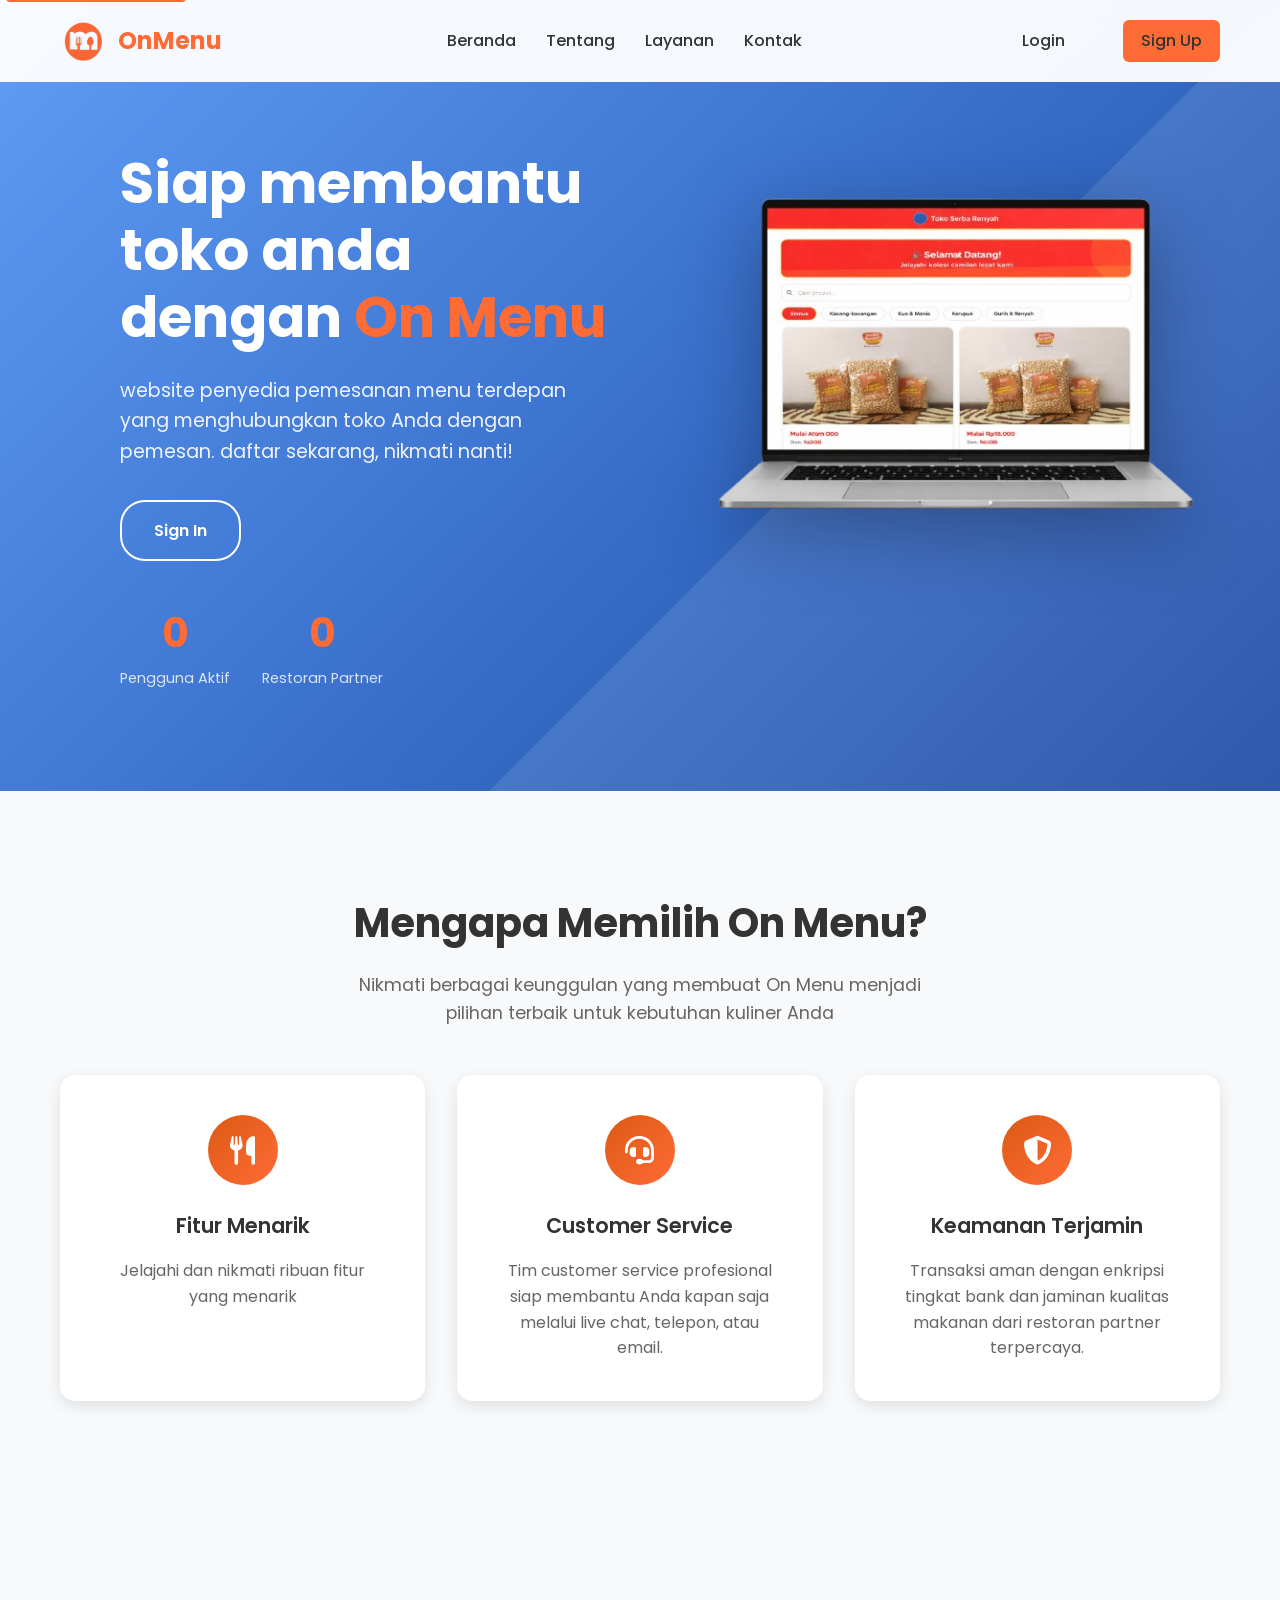
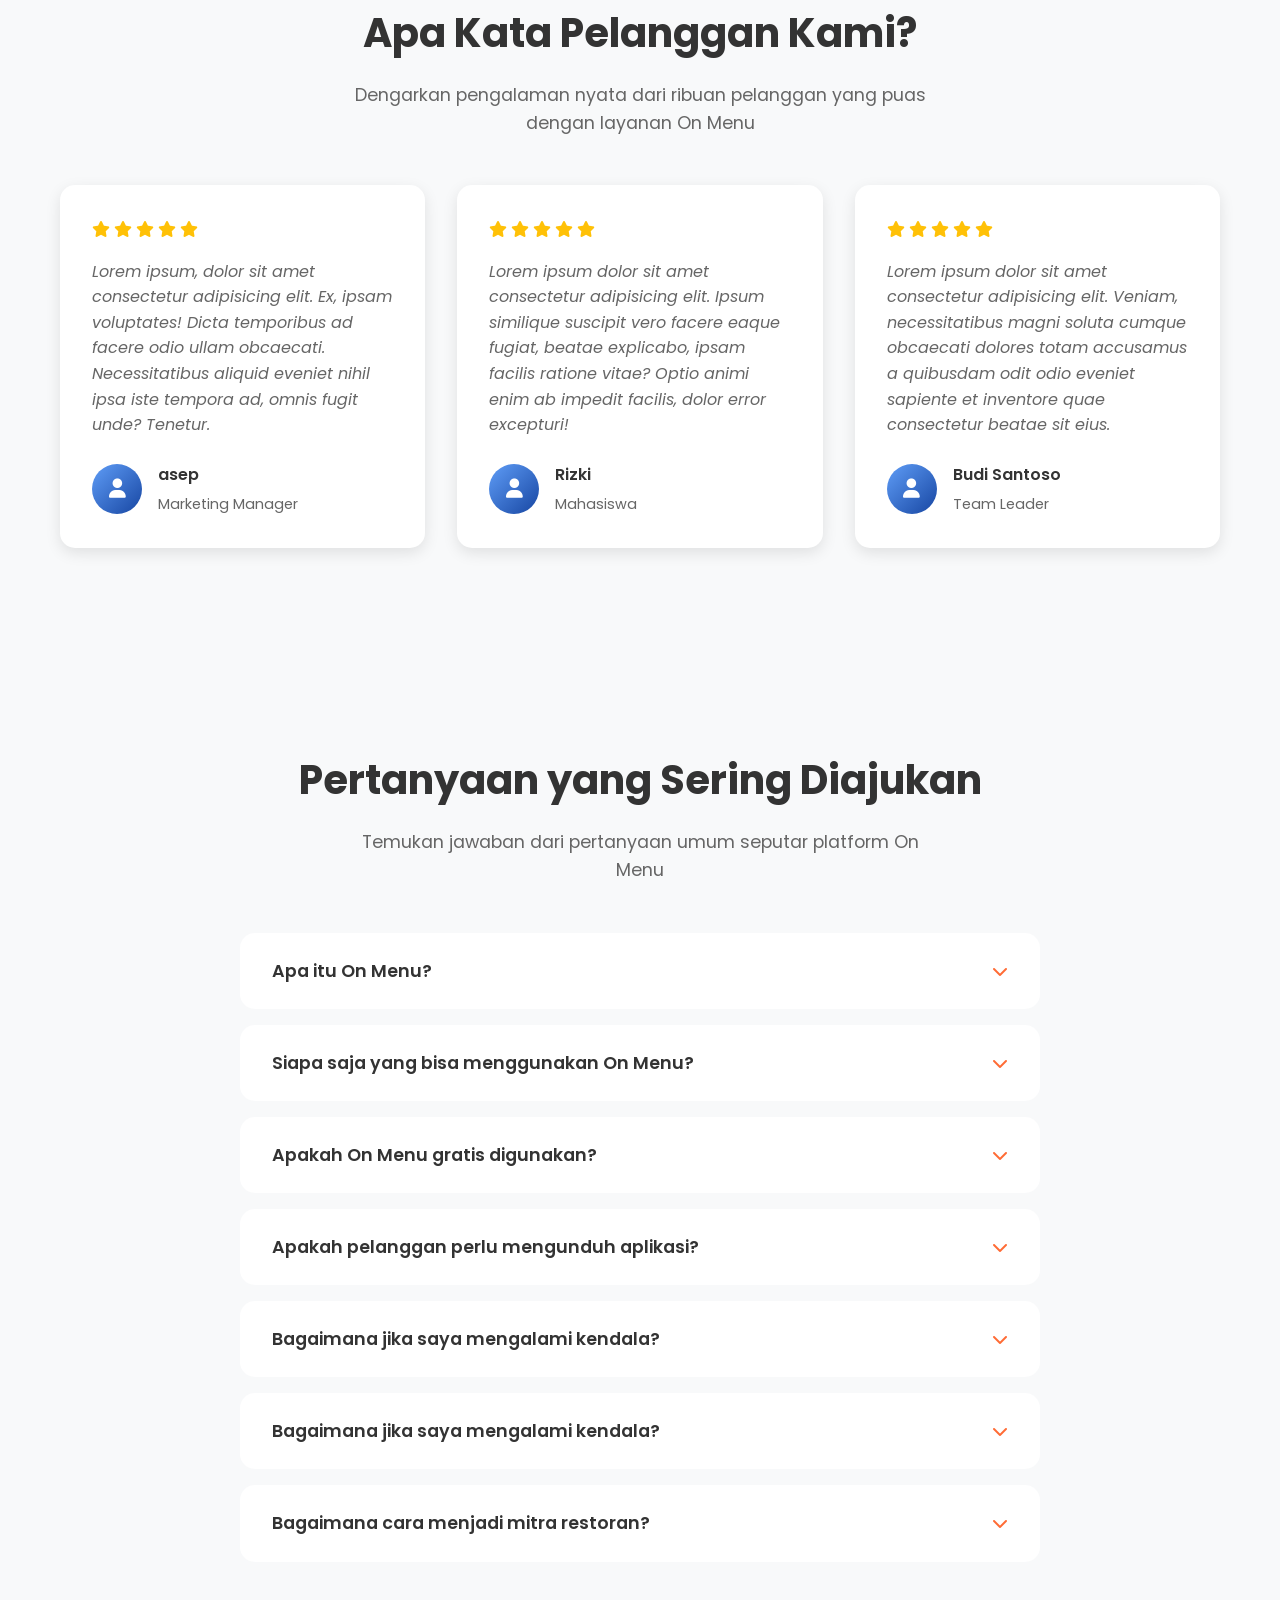
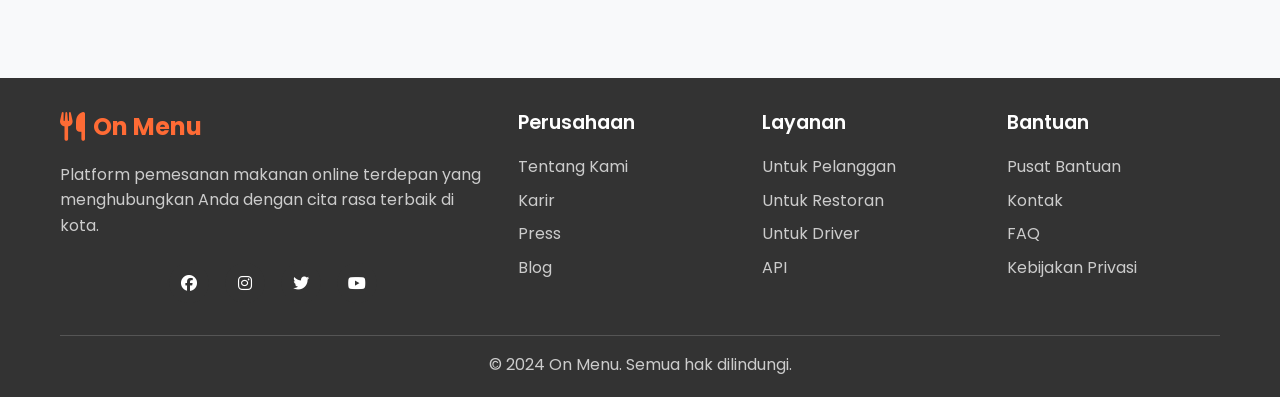
==== commit b700c7d0: "perubahan" ====
--- a/index.html
+++ b/index.html
@@ -12,24 +12,37 @@
 <body>
     <!-- Navigation -->
     <nav class="navbar">
-        <div class="nav-container">
-            <div class="nav-logo">
-                <img class="logo-img" src="Image/logo.jpg.png" alt="">
-                <span>OnMenu</span>
-            </div>
-            <ul class="nav-menu">
-                <li><a href="index.html" class="active">Beranda</a></li>
-                <li><a href="about.html" >Tentang</a></li>
-                <li><a href="services.html">Layanan</a></li>
-                <li><a href="contact.html">Kontak</a></li>
-            </ul>
-            <div class="hamburger">
-                <span></span>
-                 <span></span>
-                <span></span>
-            </div>
-        </div>
-    </nav>
+    <div class="nav-container">
+        <div class="nav-logo">
+            <img class="logo-img" src="Image/logo.jpg.png" alt="">
+            <span>OnMenu</span>
+        </div>
+
+        <ul class="nav-menu">
+            <li><a href="index.html">Beranda</a></li>
+            <li><a href="about.html">Tentang</a></li>
+            <li><a href="services.html">Layanan</a></li>
+            <li><a href="contact.html">Kontak</a></li>
+
+            <!-- LOGIN & SIGN UP MASUK KE MENU -->
+            <li class="nav-auth-mobile" style="margin-left:auto;">
+                <a href="../Sign Page/index.html" class="btn-login">Login</a>
+            </li>
+
+            <li class="nav-auth-mobile">
+                <a href="../Sign Page/signup.html" class="btn-signup">Sign Up</a>
+            </li>
+
+        </ul>
+
+        <div class="hamburger">
+            <span></span>
+            <span></span>
+            <span></span>
+        </div>
+    </div>
+</nav>
+
 
     <!-- Hero Section -->
    <section class="hero">
@@ -42,7 +55,7 @@
             </h1>
 
             <p class="hero-subtitle">
-                Platform pemesanan makanan online terdepan yang menghubungkan toko Anda dengan pemesan.
+                website penyedia pemesanan menu terdepan yang menghubungkan toko Anda dengan pemesan.
                 daftar sekarang, nikmati nanti!
             </p>
 
@@ -207,7 +220,7 @@
     </div>
     <div class="faq-answer">
         <p>
-            On Menu adalah platform pemesanan makanan online yang membantu toko dan restoran
+            On Menu adalah sebuah website penyedia pemesanan menu yang membantu toko dan restoran
             mengelola menu, menerima pesanan, dan meningkatkan penjualan secara digital dengan mudah.
         </p>
     </div>
@@ -262,17 +275,7 @@
         </p>
     </div>
 </div>
-<div class="faq-item">
-    <div class="faq-question">
-        <h3>Bisakah saya membatalkan pesanan?</h3>
-        <i class="fas fa-chevron-down"></i>
-    </div>
-    <div class="faq-answer">
-        <p>
-            Ya, Anda bisa membatalkan pesanan selama restoran belum mulai memproses makanan (biasanya dalam 2-5 menit setelah konfirmasi). Pembatalan dapat dilakukan melalui aplikasi dan dana akan dikembalikan sesuai metode pembayaran yang digunakan.
-        </p>
-    </div>
-</div>
+
 <div class="faq-item">
     <div class="faq-question">
         <h3>Bagaimana jika saya mengalami kendala?</h3>
@@ -303,7 +306,7 @@
 
     
 
-    <!-- Footer
+    
     <footer class="footer">
         <div class="container">
             <div class="footer-content">
@@ -352,7 +355,7 @@
                 <p>&copy; 2024 On Menu. Semua hak dilindungi.</p>
             </div>
         </div>
-    </footer> -->
+    </footer>
 
     <script src="JS/script.js"></script>
 </body>
--- a/CSS/styles.css
+++ b/CSS/styles.css
@@ -1,8 +1,10 @@
 /* ===== GLOBAL STYLES ===== */
+
 * {
     margin: 0;
     padding: 0;
     box-sizing: border-box;
+    
 }
 
 body {
@@ -10,6 +12,10 @@
     line-height: 1.6;
     color: #333;
     overflow-x: hidden;
+
+    min-height: 100vh;
+    display: flex;
+    flex-direction: column;
 }
 
 .container {
@@ -35,7 +41,6 @@
     margin: 0 auto;
     padding: 0 20px;
     display: flex;
-    justify-content: space-between;
     align-items: center;
 }
 
@@ -46,13 +51,10 @@
     font-size: 1.5rem;
     font-weight: 700;
     color: #ff6b35;
-}
-
-.nav-logo i {
-    font-size: 1.8rem;
-}
-
-.logo-img{
+    flex: 1;
+}
+
+.logo-img {
     width: 50px;
     height: 50px;
 }
@@ -61,6 +63,9 @@
     display: flex;
     list-style: none;
     gap: 2rem;
+    flex: 2;
+    justify-content: center;
+    align-items: center;
 }
 
 .nav-menu a {
@@ -70,6 +75,68 @@
     transition: color 0.3s ease;
     position: relative;
 }
+.nav-menu li {
+    display: flex;
+    align-items: center;
+}
+/* hanya LOGIN yang ke kanan */
+.nav-menu .nav-auth-mobile:first-of-type {
+    margin-left: auto;
+}
+
+/* login & signup sejajar */
+.nav-auth-mobile {
+    display: flex;
+    align-items: center;
+}
+
+/* jarak login - signup */
+/* LOGIN (item ke-5) mendorong ke kanan */
+.nav-menu li:nth-child(5) {
+    margin-left: auto;
+}
+
+/* Login & Signup tetap sejajar */
+.nav-auth-mobile {
+    display: flex;
+    align-items: center;
+}
+
+/* Jarak Login - Sign Up */
+.nav-menu li:nth-child(6) {
+    margin-left: 12px;
+}
+
+
+/* ===== AUTH BUTTON (LOGIN & SIGN UP) ===== */
+.btn-login {
+    text-decoration: none;
+    color: #ff6b35;
+    font-weight: 500;
+    padding: 8px 16px;
+    border-radius: 6px;
+    transition: all 0.3s ease;
+}
+
+.btn-login:hover {
+    background: rgba(255, 107, 53, 0.1);
+}
+
+.btn-signup {
+    text-decoration: none;
+    padding: 8px 18px;
+    background: #FF6B35;
+    color: #fff;
+    border-radius: 6px;
+    font-weight: 500;
+    transition: all 0.3s ease;
+}
+
+.btn-signup:hover {
+    background: #e55a2b;
+    box-shadow: 0 5px 15px rgba(229, 90, 43, 0.3);
+}
+
 
 .nav-menu a:hover,
 .nav-menu a.active {
@@ -115,7 +182,7 @@
 
 /* ===== HERO SECTION ===== */
 .hero {
-    min-height: 100vh;
+     min-height: calc(100vh - var(--nav-height));
     background: linear-gradient(135deg, rgb(95, 157, 247) 0%, rgb(23, 70, 162) 100%);
     display: flex;  
     align-items: center;
@@ -981,6 +1048,8 @@
     background: #333;
     color: white;
     padding: 30px 0 20px;
+    margin-top: auto;
+    
 }
 
 .footer-content {
@@ -2031,6 +2100,18 @@
         box-shadow: 0 10px 27px rgba(0, 0, 0, 0.05);
         padding: 2rem 0;
     }
+    /* ===== AUTH BUTTON INSIDE HAMBURGER ===== */
+    .nav-auth-mobile {
+    width: 100%;
+    display: flex;
+    justify-content: center;
+    }
+
+    .nav-auth-mobile a {
+    width: 80%;
+    text-align: center;
+    }
+
     
     .nav-menu.active {
         left: 0;
@@ -2703,13 +2784,19 @@
 
 /* NAVBAR FIX SMALL HEIGHT */
 @media (max-width: 768px) {
-    .navbar {
-        padding: 0.8rem 0;
-    }
-
     .nav-menu {
-        top: 60px;
-    }
+    gap: 0.6rem;
+    padding: 1.2rem 0;
+}
+
+.nav-menu li {
+    margin: 0;
+}
+
+.nav-auth-mobile {
+    margin-top: 0.8rem;
+}
+
 }
 
 /* IMAGE PLACEHOLDER RESPONSIVE */
@@ -2731,3 +2818,206 @@
         padding-top: 120px; /* navbar + jarak aman */
     }
 }
+/* ===== STEPS SECTION ===== */
+.steps-section {       
+    padding: 100px 0;
+    background: #f8f9fa;
+} 
+.steps-container {
+    display: grid;
+    grid-template-columns: repeat(auto-fit, minmax(250px, 1fr));
+    gap: 2.5rem;
+    margin-top: 3rem;
+}
+.step-content {
+    background: white;
+    padding: 2rem;
+    border-radius: 20px;
+    text-align: center;
+    box-shadow: 0 5px 15px rgba(0, 0, 0, 0.1);
+    transition: all 0.3s ease;
+}
+.step-content:hover {
+    transform: translateY(-10px);
+    box-shadow: 0 20px 40px rgba(0, 0, 0, 0.1);
+}
+.step-icon {
+    width: 70px;
+    height: 70px;
+    background: linear-gradient(135deg,  #DC5A14, #ff6b35);
+    border-radius: 50%;
+    display: flex;
+    align-items: center;
+    justify-content: center;
+    color: white;
+    font-size: 1.8rem;
+    margin: 0 auto 1rem auto;
+}
+.step-number {
+    width: 60px;
+    height: 60px;
+    background: #ff6b35;
+    color: white;
+    border-radius: 50%;
+    display: flex;
+    align-items: center;
+    justify-content: center;
+    font-size: 1.5rem;
+    font-weight: 700;
+    margin: 0 auto 1rem auto;
+}
+.step-content h3 {
+    font-size: 1.3rem;
+    font-weight: 600;
+    color: #333;
+    margin-bottom: 1rem;
+}
+.step-content p {
+    color: #666;
+    line-height: 1.6;
+}
+.step-content:hover .step-icon {
+    box-shadow: 0 5px 15px rgba(255, 107, 53, 0.3);
+}
+/* ===== PRICING SECTION ===== */
+.pricing-section {
+    padding: 100px 0;
+    background: #ffffff;
+}
+.pricing-grid {
+    display: grid;
+    grid-template-columns: repeat(auto-fit, minmax(280px, 1fr));
+    gap: 2.5rem;
+    margin-top: 3rem;
+}
+.pricing-card {
+    background: #f8f9fa;
+    padding: 2.5rem 2rem;
+    border-radius: 20px;
+    text-align: center;
+    box-shadow: 0 5px 15px rgba(0, 0, 0, 0.1);
+    transition: all 0.3s ease;
+}
+.pricing-card.featured {
+    background: white;
+    transform: scale(1.05);
+    box-shadow: 0 15px 30px rgba(0, 0, 0, 0.15);
+}
+.pricing-card:hover {
+    transform: translateY(-10px);
+    box-shadow: 0 20px 40px rgba(0, 0, 0, 0.1);
+}
+.pricing-card.featured:hover {
+    transform: scale(1.05) translateY(-10px);
+    box-shadow: 0 25px 50px rgba(0, 0, 0, 0.15);
+}
+.pricing-title {
+    font-size: 1.5rem;
+    font-weight: 700;
+    color: #333;
+    margin-bottom: 1rem;
+}
+.pricing-price {
+    font-size: 2.5rem;
+    font-weight: 700;
+    color: #ff6b35;
+    margin-bottom: 1.5rem;
+}
+.pricing-features {
+    list-style: none;
+    padding: 0;
+    margin-bottom: 2rem;
+}
+.pricing-features li {
+    margin-bottom: 1rem;
+    color: #666;
+    font-size: 1rem;
+}
+.pricing-btn {
+    background: linear-gradient(45deg,  #DC5A14, #ff6b35);
+    color: white;
+    padding: 1rem 2rem;
+    border: none;
+    border-radius: 25px;
+    font-size: 1rem;
+    font-weight: 600;
+    cursor: pointer;
+    transition: all 0.3s ease;
+    display: inline-flex;
+    align-items: center;
+    justify-content: center;
+    gap: 0.5rem;
+}
+.pricing-btn:hover {
+    transform: translateY(-2px);
+    box-shadow: 0 5px 15px rgba(255, 107, 53, 0.3);
+}
+.nav-container {
+    display: flex;
+    align-items: center;
+    justify-content: space-between;
+}
+
+.nav-menu {
+    display: flex;
+    gap: 30px;
+}
+
+.nav-auth {
+    display: flex;
+    gap: 12px;
+    align-items: center;
+}
+
+/* Login */
+.btn-login {
+    text-decoration: none;
+    color: #333;
+    font-weight: 500;
+}
+
+/* Sign Up */
+.btn-signup {
+    text-decoration: none;
+    padding: 8px 18px;
+    background: #FF6B35;
+    color: #fff;
+    border-radius: 6px;
+    font-weight: 500;
+}
+.btn-signup:hover {
+    background: #e55a2b;
+    box-shadow: 0 5px 15px rgba(229, 90, 43, 0.3);
+}
+.contact-stats {
+    display: flex;
+    justify-content: center;
+    gap: 4rem;
+    margin-top: 3rem;
+}
+.contact-stats .stat-item {
+    text-align: center;
+}
+.contact-stats .stat-number {
+    font-size: 2rem;
+    font-weight: 700;
+    color: #ff6b35;
+    margin-bottom: 0.5rem;
+}
+.contact-stats .stat-label {
+    font-size: 1rem;
+    color: #666;
+}
+ .btn-login {
+    text-decoration: none;
+    color: #FF6B35;
+    font-weight: 500;
+    padding: 8px 16px;
+    border-radius: 6px;
+    transition: all 0.3s ease;
+}
+
+.btn-login:hover {
+    background: rgba(255, 107, 53, 0.1);
+    color: #e55a2b;
+}
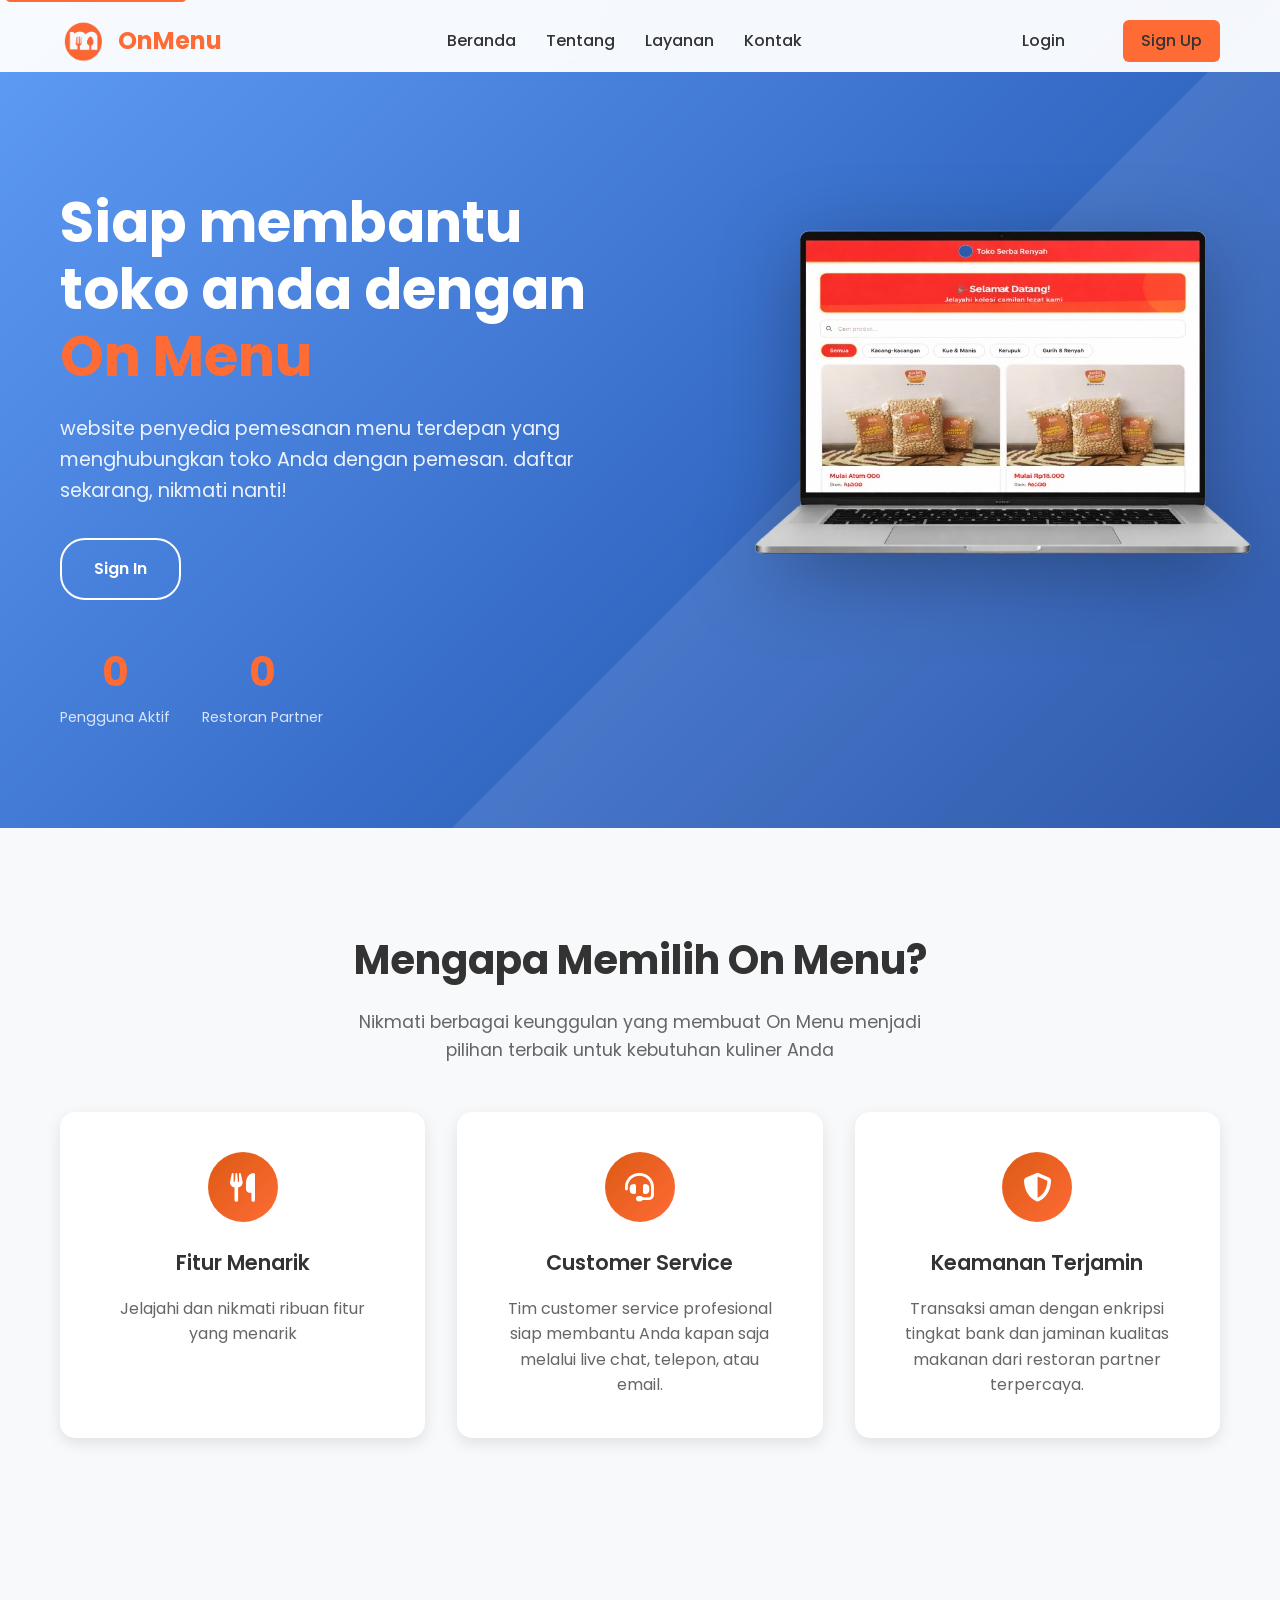
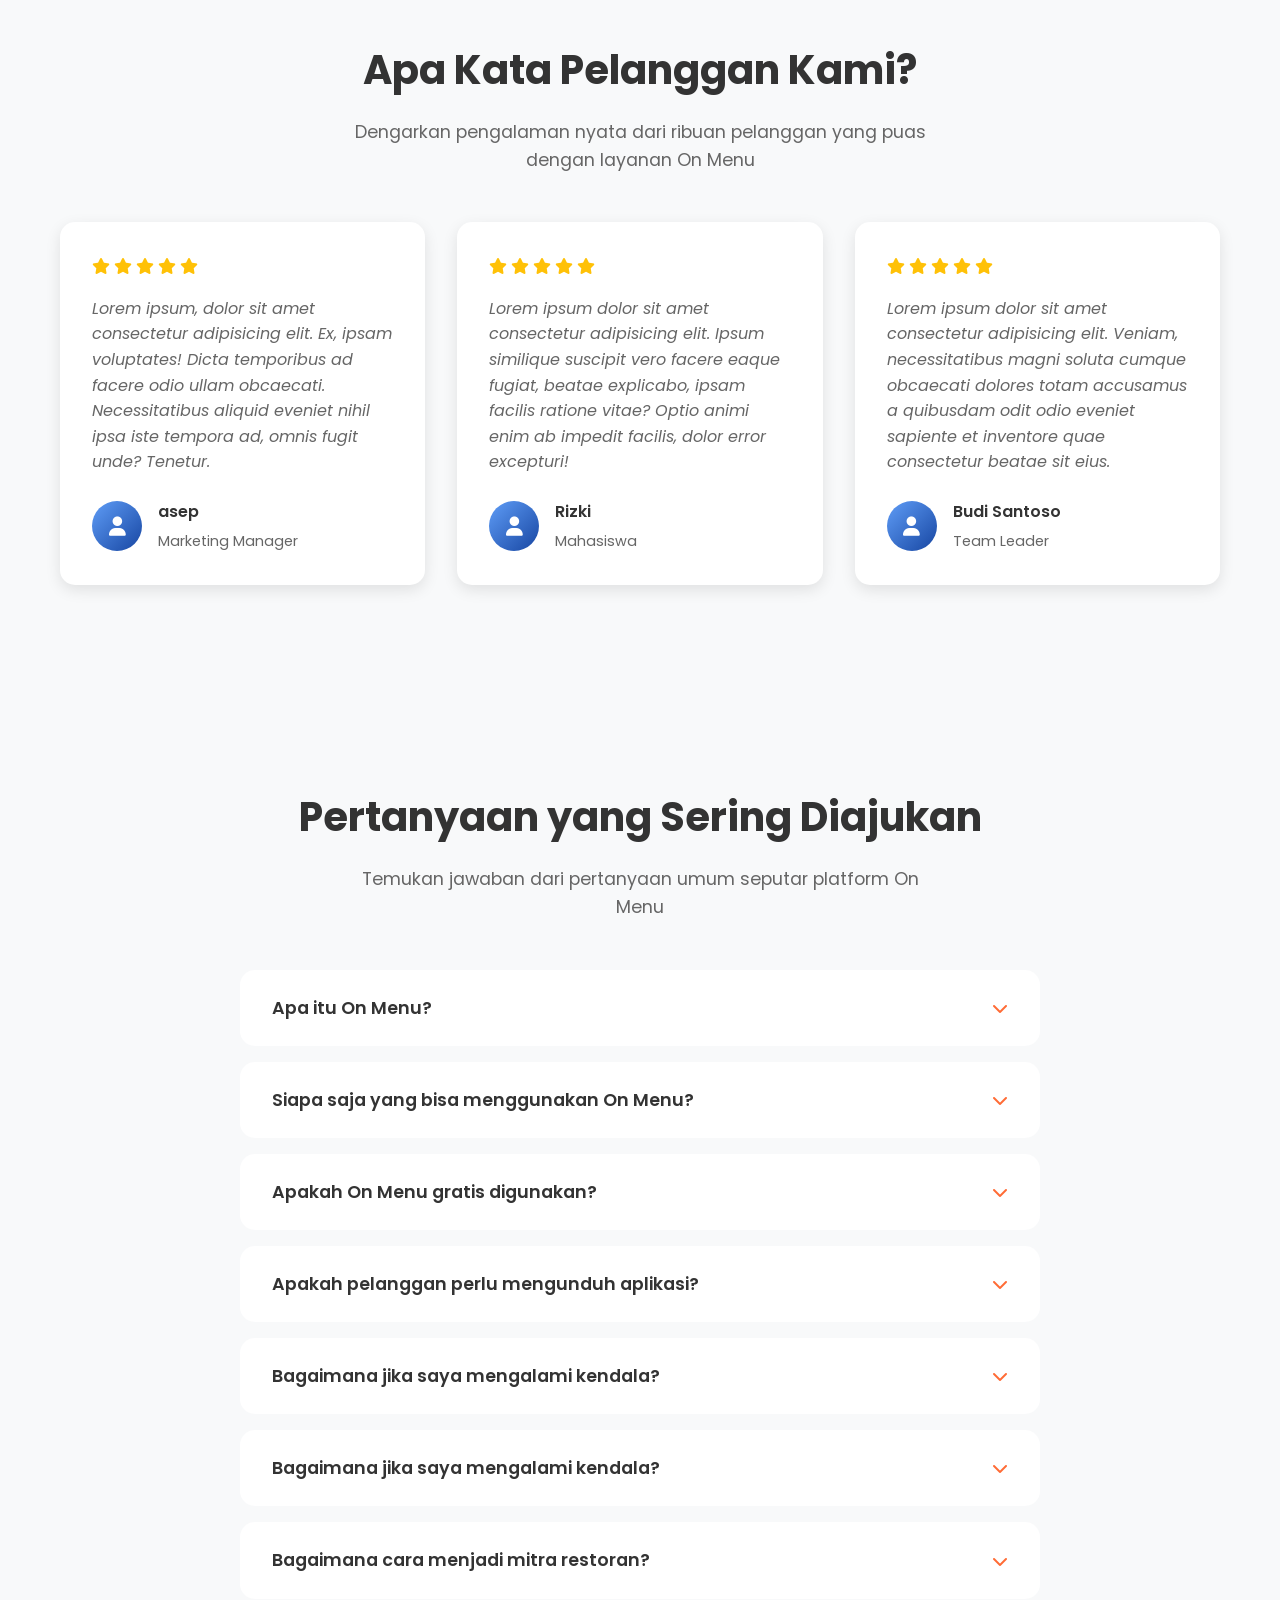
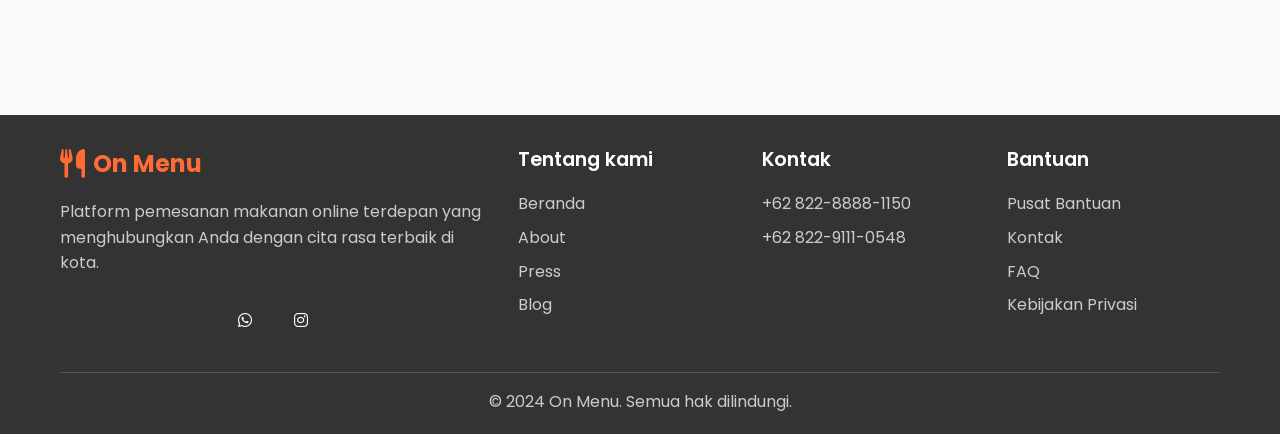
==== commit a884a82b: "saya" ====
--- a/index.html
+++ b/index.html
@@ -317,28 +317,25 @@
                     </div>
                     <p>Platform pemesanan makanan online terdepan yang menghubungkan Anda dengan cita rasa terbaik di kota.</p>
                     <div class="social-links">
-                        <a href="#"><i class="fab fa-facebook"></i></a>
+                        <a href="#"><i class="fab fa-whatsapp"></i></a>
                         <a href="#"><i class="fab fa-instagram"></i></a>
-                        <a href="#"><i class="fab fa-twitter"></i></a>
-                        <a href="#"><i class="fab fa-youtube"></i></a>
                     </div>
                 </div>
                 <div class="footer-section">
-                    <h3>Perusahaan</h3>
+                    <h3>Tentang kami</h3>
                     <ul>
-                        <li><a href="about-responsive.html">Tentang Kami</a></li>
-                        <li><a href="#">Karir</a></li>
+                        <li><a href="#">Beranda</a></li>
+                        <li><a href="#">About</a></li>
                         <li><a href="#">Press</a></li>
                         <li><a href="#">Blog</a></li>
                     </ul>
                 </div>
                 <div class="footer-section">
-                    <h3>Layanan</h3>
+                    <h3>Kontak</h3>
                     <ul>
-                        <li><a href="services-responsive.html">Untuk Pelanggan</a></li>
-                        <li><a href="#">Untuk Restoran</a></li>
-                        <li><a href="#">Untuk Driver</a></li>
-                        <li><a href="#">API</a></li>
+                        <li><a href="#">+62 822-8888-1150</a></li>
+                        <li><a href="#">+62 822-9111-0548</a></li>
+                        
                     </ul>
                 </div>
                 <div class="footer-section">
--- a/CSS/styles.css
+++ b/CSS/styles.css
@@ -1,4 +1,8 @@
 /* ===== GLOBAL STYLES ===== */
+
+:root {
+  --nav-height: 72px;
+}
 
 * {
     margin: 0;
@@ -34,6 +38,7 @@
     z-index: 1000;
     padding: 1rem 0;
     transition: all 0.3s ease;
+     height: var(--nav-height);
 }
 
 .nav-container {
@@ -188,7 +193,7 @@
     align-items: center;
     position: relative;
     overflow: hidden;
-    padding: 100px;
+    padding: 120px 20px 80px;
    
 }
 
@@ -2815,7 +2820,8 @@
 }
 @media (max-width: 768px) {
     .hero {
-        padding-top: 120px; /* navbar + jarak aman */
+        padding: 100px 16px 60px;
+    min-height: auto; /* navbar + jarak aman */
     }
 }
 /* ===== STEPS SECTION ===== */
@@ -3021,3 +3027,13 @@
     background: rgba(255, 107, 53, 0.1);
     color: #e55a2b;
 }
+@media (max-width: 768px) {
+  .hero-image img,
+  .hero-images img,
+  .hero-imagen img {
+    width: 100%;
+    max-width: 320px;
+    transform: none;
+    margin: 0 auto;
+  }
+}
